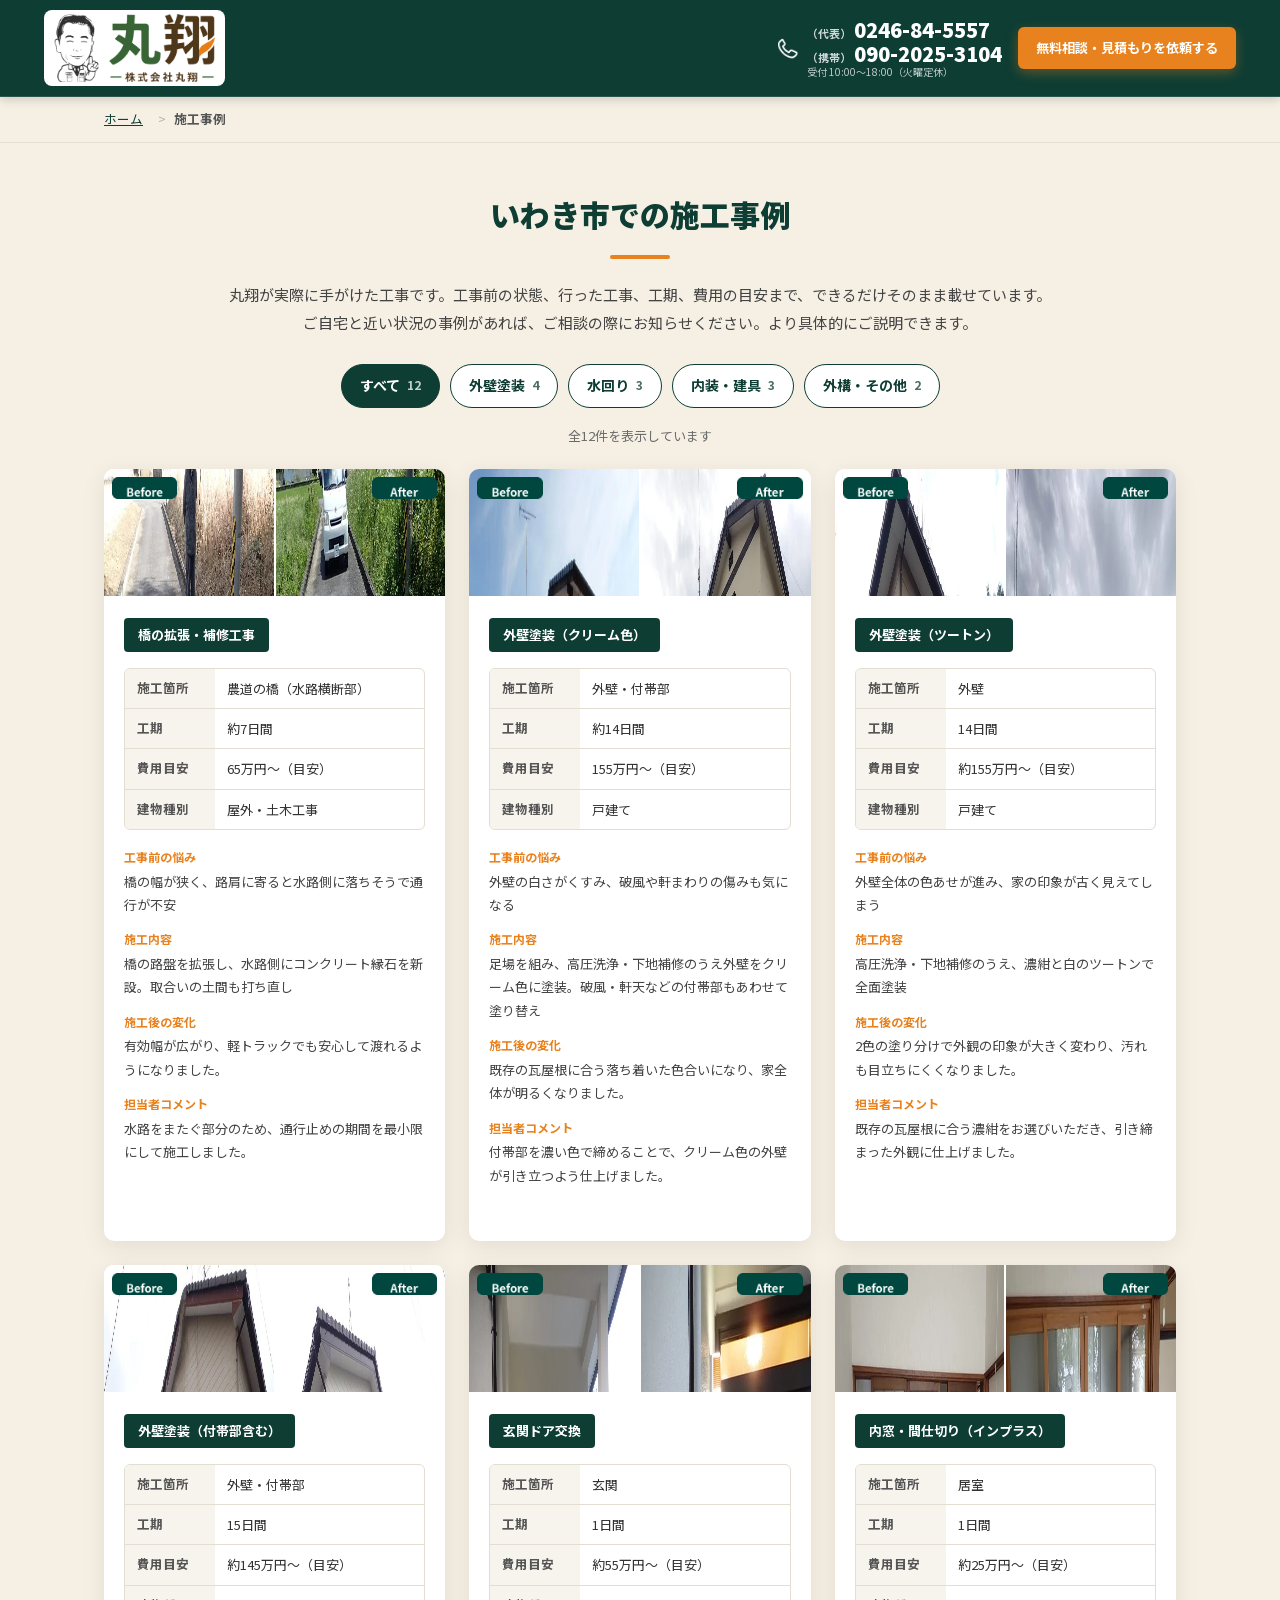
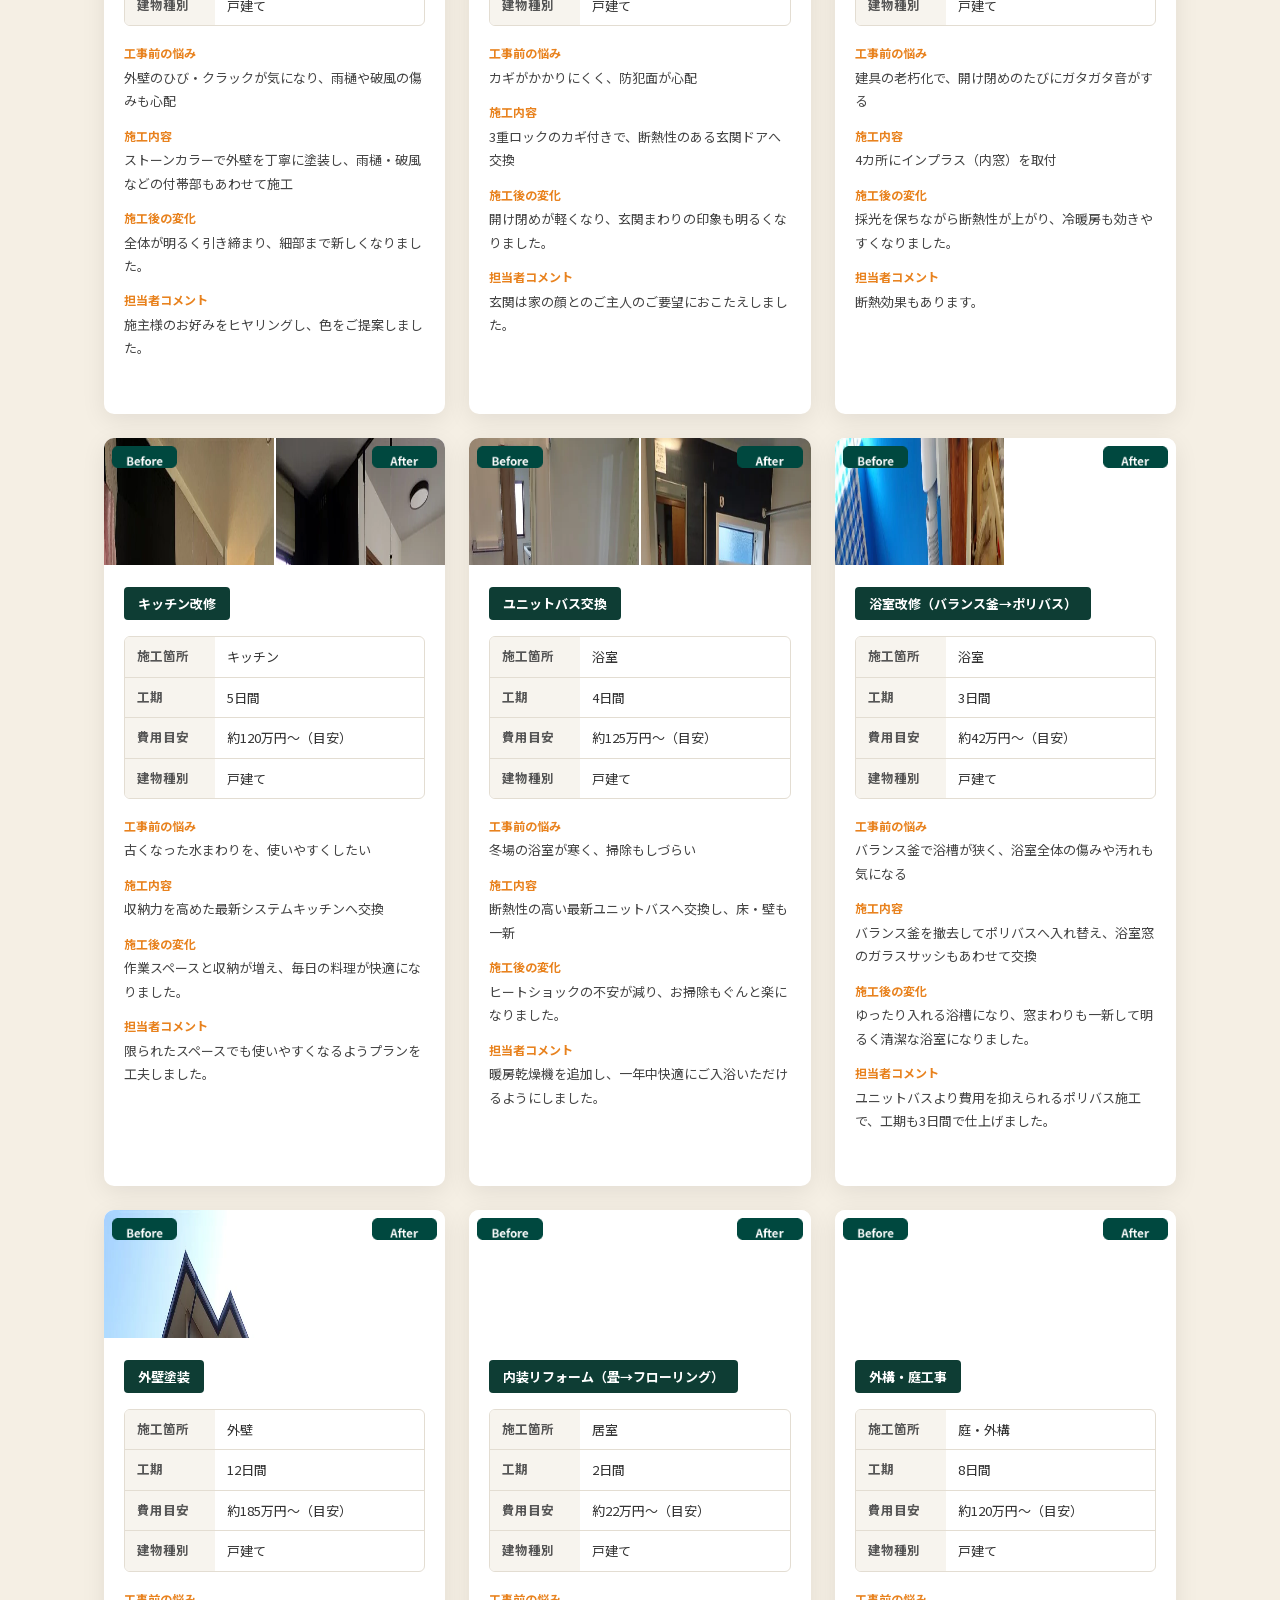
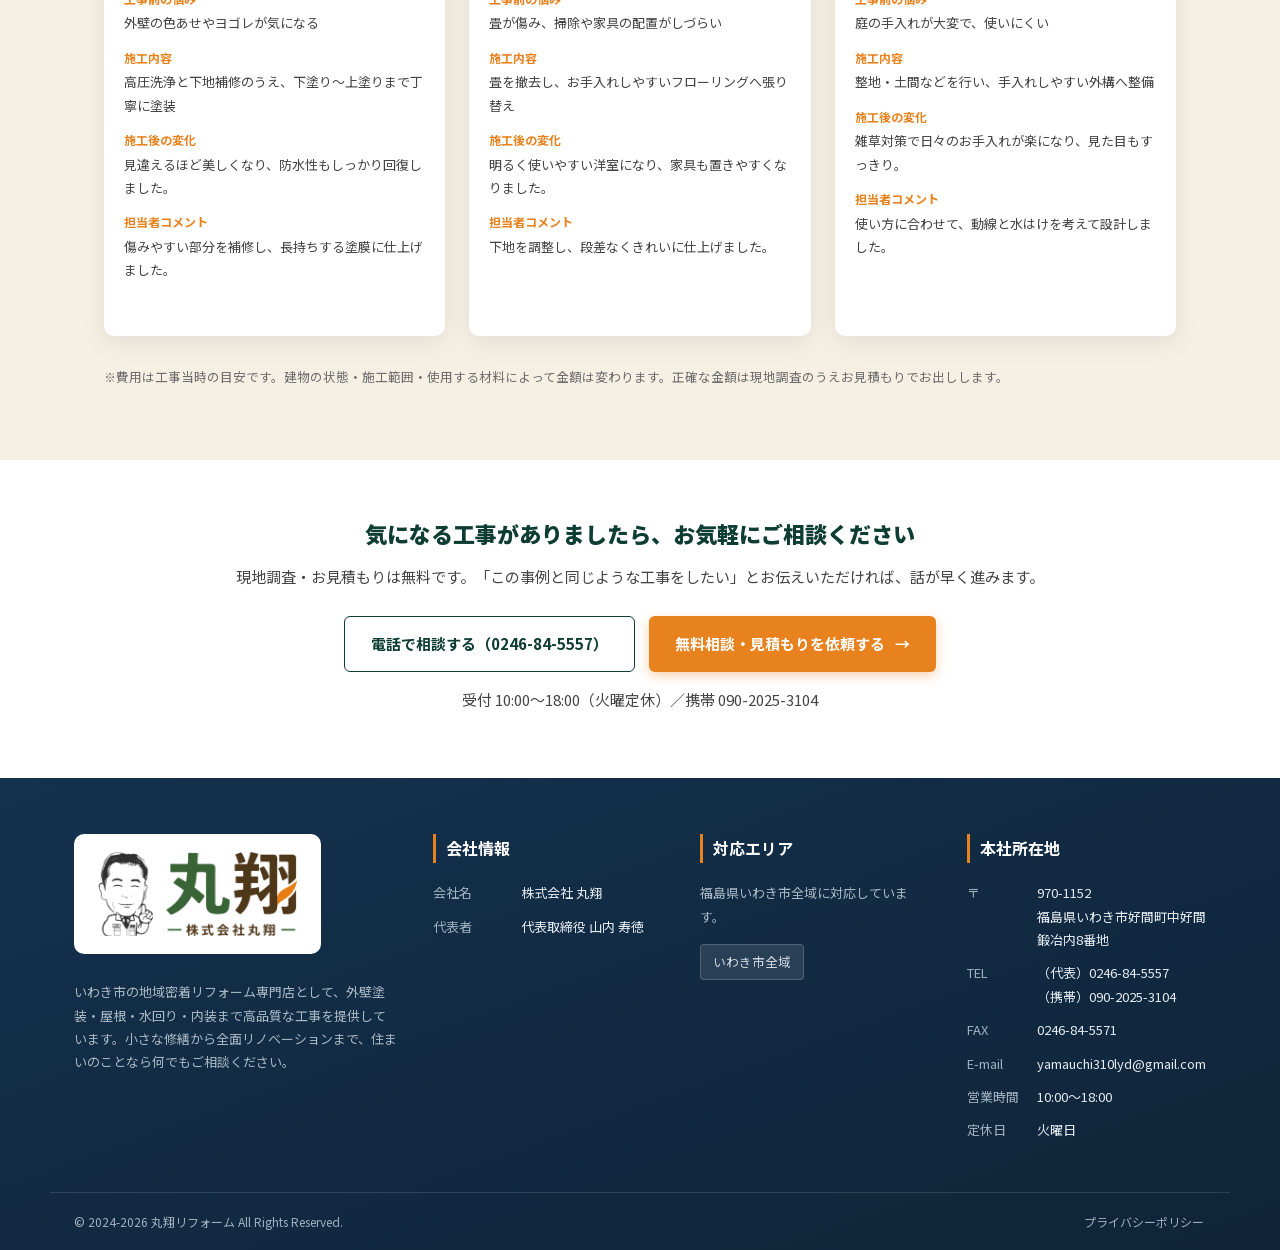
==== works/index.html @ 420056bd "SEO改善 第2期：施工事例一覧ページを新設し、対応できる工事・タップ領域・フォールバックを整える 顧客回答（提案書 第17章の32項目）が不要な4件を実装した。  ■ 2-1 施工事例一覧ページ /" ====
<!DOCTYPE html>
<html lang="ja">
<head>
<meta charset="UTF-8">
<meta name="viewport" content="width=device-width, initial-scale=1.0">
<!-- ===== アクセス解析：Googleタグ（GA4 / G-WCEB8Y4N4F）===== -->
<script async src="https://www.googletagmanager.com/gtag/js?id=G-WCEB8Y4N4F"></script>
<script>
  window.dataLayer = window.dataLayer || [];
  function gtag(){dataLayer.push(arguments);}
  // 手元での表示確認（localhost や file:// で開いた場合）がレポートに混ざらないよう、
  // 本番ドメインからのアクセスだけを計測する。ドメイン変更時はここも直すこと。
  if (location.hostname === 'marusho-iwaki.co.jp') {
    gtag('js', new Date());
    gtag('config', 'G-WCEB8Y4N4F');
  }
</script>
<!-- ===== ヒートマップ・セッション録画：Microsoft Clarity（xvefvdpdvg）===== -->
<script type="text/javascript">
  // GA4と同じく、手元での表示確認が記録に混ざらないよう本番ドメインだけで動かす
  if (location.hostname === 'marusho-iwaki.co.jp') {
    (function(c,l,a,r,i,t,y){
        c[a]=c[a]||function(){(c[a].q=c[a].q||[]).push(arguments)};
        t=l.createElement(r);t.async=1;t.src="https://www.clarity.ms/tag/"+i;
        y=l.getElementsByTagName(r)[0];y.parentNode.insertBefore(t,y);
    })(window, document, "clarity", "script", "xvefvdpdvg");
  }
</script>
<script src="/analytics.js?v=20260916" defer></script>
<!-- 絞り込みボタンは JavaScript が動くときだけ出す（動かない端末では12件すべてを表示する） -->
<script>document.documentElement.className += ' js';</script>
<title>いわき市の施工事例｜外壁塗装・水回り・内装・外構｜丸翔リフォーム</title>
<meta name="description" content="株式会社丸翔（丸翔リフォーム）がいわき市で手がけた施工事例12件。外壁塗装・水回り・内装・外構の工事前後の写真と、施工箇所・工期・費用の目安を掲載しています。">

<!-- ===== 正規URL（canonical）===== -->
<link rel="canonical" href="https://marusho-iwaki.co.jp/works/">

<!-- ===== OGP・Twitterカード ===== -->
<meta property="og:type"         content="website">
<meta property="og:site_name"    content="株式会社丸翔（丸翔リフォーム）">
<meta property="og:title"        content="いわき市の施工事例｜外壁塗装・水回り・内装・外構｜丸翔リフォーム">
<meta property="og:description"  content="丸翔リフォームがいわき市で手がけた施工事例12件。工事前後の写真と、施工箇所・工期・費用の目安を掲載しています。">
<meta property="og:url"          content="https://marusho-iwaki.co.jp/works/">
<meta property="og:image"        content="https://marusho-iwaki.co.jp/lp_ui_assets_png/ogp/ogp_top.jpg?v=20260916">
<meta property="og:image:width"  content="1200">
<meta property="og:image:height" content="630">
<meta property="og:image:alt"    content="株式会社丸翔｜いわき市の外壁塗装・屋根工事・水回りリフォーム">
<meta property="og:locale"       content="ja_JP">
<meta name="twitter:card"        content="summary_large_image">
<!-- 最初の画面で使う書体を先に取りにいく（900は見出し、400は本文） -->
<link rel="preload" as="font" type="font/woff2" crossorigin href="/fonts/noto-sans-jp-900.woff2?v=20260916e">
<link rel="preload" as="font" type="font/woff2" crossorigin href="/fonts/noto-sans-jp-400.woff2?v=20260916e">
<link rel="stylesheet" href="/style.css?v=20260916e">

<!-- ===== 構造化データ：パンくず =====
     画面に出しているパンくずと同じ内容だけを書くこと。
     いちばん最後の項目に item（URL）を書かないのが正しい書き方。 -->
<script type="application/ld+json">
{
  "@context": "https://schema.org",
  "@type": "BreadcrumbList",
  "itemListElement": [
    { "@type": "ListItem", "position": 1, "name": "ホーム", "item": "https://marusho-iwaki.co.jp/" },
    { "@type": "ListItem", "position": 2, "name": "施工事例" }
  ]
}
</script>
</head>
<body>

<!-- ===== HEADER ===== -->
<header class="site-header">
  <div class="header-inner">
    <a href="/" class="brand">
      <img src="/lp_ui_assets_png/brand/logo_marusho.png?v=20260916b" alt="株式会社 丸翔" class="brand-logo" width="420" height="177">
    </a>
    <div class="header-right">
      <div class="header-phone">
        <img src="/lp_ui_assets_png/icons/icon_phone.png" alt="" width="128" height="128">
        <div class="header-phone-text">
          <span class="num"><small class="ph-label">（代表）</small>0246-84-5557</span>
          <span class="num"><small class="ph-label">（携帯）</small>090-2025-3104</span>
          <span class="hours">受付 10:00～18:00（火曜定休）</span>
        </div>
      </div>
      <a href="/#contact" class="btn btn-orange header-cta">無料相談・見積もりを依頼する</a>
    </div>
  </div>
</header>

<!-- ===== パンくず ===== -->
<nav class="breadcrumb" aria-label="現在の位置">
  <div class="container">
    <ol>
      <li><a href="/">ホーム</a></li>
      <li aria-current="page">施工事例</li>
    </ol>
  </div>
</nav>

<!-- ===== 施工事例一覧 ===== -->
<section class="works">
  <div class="container">
    <h1 class="sec-title works-title">いわき市での<em>施工事例</em></h1>
    <p class="works-lead">
      丸翔が実際に手がけた工事です。工事前の状態、行った工事、工期、費用の目安まで、できるだけそのまま載せています。<br>
      ご自宅と近い状況の事例があれば、ご相談の際にお知らせください。より具体的にご説明できます。
    </p>

    <!-- 絞り込み：JavaScript が動くときだけ表示する。件数は自動で入る -->
    <!-- FILTER:START -->
    <div class="works-filter" id="worksFilter" role="group" aria-label="工事種別で絞り込む">
      <button type="button" class="works-filter-btn is-on" data-type="all" aria-pressed="true">すべて<span class="n">12</span></button>
      <button type="button" class="works-filter-btn" data-type="外壁塗装" aria-pressed="false">外壁塗装<span class="n">4</span></button>
      <button type="button" class="works-filter-btn" data-type="水回り" aria-pressed="false">水回り<span class="n">3</span></button>
      <button type="button" class="works-filter-btn" data-type="内装・建具" aria-pressed="false">内装・建具<span class="n">3</span></button>
      <button type="button" class="works-filter-btn" data-type="外構・その他" aria-pressed="false">外構・その他<span class="n">2</span></button>
    </div>
    <!-- FILTER:END -->

    <p class="works-count" id="worksCount" role="status"></p>

    <div class="case-grid" id="worksGrid">
    <!-- CASES:START -->
      <article class="case-card" data-type="外構・その他">
        <div class="case-ba">
          <figure><picture><source srcset="/lp_image_assets_png/cases/web/bridge_before.webp" type="image/webp"><img src="/lp_image_assets_png/cases/web/bridge_before.jpg" alt="橋の拡張・補修工事 施工前" loading="lazy" decoding="async" width="800" height="600"></picture><img src="/lp_ui_assets_png/decorations/label_before_green.png" alt="Before" class="ba-label ba-label--l" loading="lazy" width="160" height="54"></figure>
          <figure><picture><source srcset="/lp_image_assets_png/cases/web/bridge_after.webp" type="image/webp"><img src="/lp_image_assets_png/cases/web/bridge_after.jpg" alt="橋の拡張・補修工事 施工後" loading="lazy" decoding="async" width="800" height="600"></picture><img src="/lp_ui_assets_png/decorations/label_after_green.png" alt="After" class="ba-label ba-label--r" loading="lazy" width="160" height="54"></figure>
        </div>
        <div class="case-body">
          <span class="case-tag">橋の拡張・補修工事</span>
          <dl class="case-spec"><div><dt>施工箇所</dt><dd>農道の橋（水路横断部）</dd></div><div><dt>工期</dt><dd>約7日間</dd></div><div><dt>費用目安</dt><dd>65万円〜（目安）</dd></div><div><dt>建物種別</dt><dd>屋外・土木工事</dd></div></dl>
          <dl class="case-detail"><div><dt>工事前の悩み</dt><dd>橋の幅が狭く、路肩に寄ると水路側に落ちそうで通行が不安</dd></div><div><dt>施工内容</dt><dd>橋の路盤を拡張し、水路側にコンクリート縁石を新設。取合いの土間も打ち直し</dd></div><div><dt>施工後の変化</dt><dd>有効幅が広がり、軽トラックでも安心して渡れるようになりました。</dd></div><div><dt>担当者コメント</dt><dd>水路をまたぐ部分のため、通行止めの期間を最小限にして施工しました。</dd></div></dl>
        </div>
      </article>
      <article class="case-card" data-type="外壁塗装">
        <div class="case-ba">
          <figure><picture><source srcset="/lp_image_assets_png/cases/web/exterior_cream_before.webp" type="image/webp"><img src="/lp_image_assets_png/cases/web/exterior_cream_before.jpg" alt="外壁塗装（クリーム色） 施工前" loading="lazy" decoding="async" width="800" height="600"></picture><img src="/lp_ui_assets_png/decorations/label_before_green.png" alt="Before" class="ba-label ba-label--l" loading="lazy" width="160" height="54"></figure>
          <figure><picture><source srcset="/lp_image_assets_png/cases/web/exterior_cream_after.webp" type="image/webp"><img src="/lp_image_assets_png/cases/web/exterior_cream_after.jpg" alt="外壁塗装（クリーム色） 施工後" loading="lazy" decoding="async" width="800" height="600"></picture><img src="/lp_ui_assets_png/decorations/label_after_green.png" alt="After" class="ba-label ba-label--r" loading="lazy" width="160" height="54"></figure>
        </div>
        <div class="case-body">
          <span class="case-tag">外壁塗装（クリーム色）</span>
          <dl class="case-spec"><div><dt>施工箇所</dt><dd>外壁・付帯部</dd></div><div><dt>工期</dt><dd>約14日間</dd></div><div><dt>費用目安</dt><dd>155万円〜（目安）</dd></div><div><dt>建物種別</dt><dd>戸建て</dd></div></dl>
          <dl class="case-detail"><div><dt>工事前の悩み</dt><dd>外壁の白さがくすみ、破風や軒まわりの傷みも気になる</dd></div><div><dt>施工内容</dt><dd>足場を組み、高圧洗浄・下地補修のうえ外壁をクリーム色に塗装。破風・軒天などの付帯部もあわせて塗り替え</dd></div><div><dt>施工後の変化</dt><dd>既存の瓦屋根に合う落ち着いた色合いになり、家全体が明るくなりました。</dd></div><div><dt>担当者コメント</dt><dd>付帯部を濃い色で締めることで、クリーム色の外壁が引き立つよう仕上げました。</dd></div></dl>
        </div>
      </article>
      <article class="case-card" data-type="外壁塗装">
        <div class="case-ba">
          <figure><picture><source srcset="/lp_image_assets_png/cases/web/exterior_navy_before.webp" type="image/webp"><img src="/lp_image_assets_png/cases/web/exterior_navy_before.jpg" alt="外壁塗装（ツートン） 施工前" loading="lazy" decoding="async" width="800" height="600"></picture><img src="/lp_ui_assets_png/decorations/label_before_green.png" alt="Before" class="ba-label ba-label--l" loading="lazy" width="160" height="54"></figure>
          <figure><picture><source srcset="/lp_image_assets_png/cases/web/exterior_navy_after.webp" type="image/webp"><img src="/lp_image_assets_png/cases/web/exterior_navy_after.jpg" alt="外壁塗装（ツートン） 施工後" loading="lazy" decoding="async" width="800" height="600"></picture><img src="/lp_ui_assets_png/decorations/label_after_green.png" alt="After" class="ba-label ba-label--r" loading="lazy" width="160" height="54"></figure>
        </div>
        <div class="case-body">
          <span class="case-tag">外壁塗装（ツートン）</span>
          <dl class="case-spec"><div><dt>施工箇所</dt><dd>外壁</dd></div><div><dt>工期</dt><dd>14日間</dd></div><div><dt>費用目安</dt><dd>約155万円〜（目安）</dd></div><div><dt>建物種別</dt><dd>戸建て</dd></div></dl>
          <dl class="case-detail"><div><dt>工事前の悩み</dt><dd>外壁全体の色あせが進み、家の印象が古く見えてしまう</dd></div><div><dt>施工内容</dt><dd>高圧洗浄・下地補修のうえ、濃紺と白のツートンで全面塗装</dd></div><div><dt>施工後の変化</dt><dd>2色の塗り分けで外観の印象が大きく変わり、汚れも目立ちにくくなりました。</dd></div><div><dt>担当者コメント</dt><dd>既存の瓦屋根に合う濃紺をお選びいただき、引き締まった外観に仕上げました。</dd></div></dl>
        </div>
      </article>
      <article class="case-card" data-type="外壁塗装">
        <div class="case-ba">
          <figure><picture><source srcset="/lp_image_assets_png/cases/web/exterior_twotone_before.webp" type="image/webp"><img src="/lp_image_assets_png/cases/web/exterior_twotone_before.jpg" alt="外壁塗装（付帯部含む） 施工前" loading="lazy" decoding="async" width="800" height="600"></picture><img src="/lp_ui_assets_png/decorations/label_before_green.png" alt="Before" class="ba-label ba-label--l" loading="lazy" width="160" height="54"></figure>
          <figure><picture><source srcset="/lp_image_assets_png/cases/web/exterior_twotone_after.webp" type="image/webp"><img src="/lp_image_assets_png/cases/web/exterior_twotone_after.jpg" alt="外壁塗装（付帯部含む） 施工後" loading="lazy" decoding="async" width="800" height="600"></picture><img src="/lp_ui_assets_png/decorations/label_after_green.png" alt="After" class="ba-label ba-label--r" loading="lazy" width="160" height="54"></figure>
        </div>
        <div class="case-body">
          <span class="case-tag">外壁塗装（付帯部含む）</span>
          <dl class="case-spec"><div><dt>施工箇所</dt><dd>外壁・付帯部</dd></div><div><dt>工期</dt><dd>15日間</dd></div><div><dt>費用目安</dt><dd>約145万円〜（目安）</dd></div><div><dt>建物種別</dt><dd>戸建て</dd></div></dl>
          <dl class="case-detail"><div><dt>工事前の悩み</dt><dd>外壁のひび・クラックが気になり、雨樋や破風の傷みも心配</dd></div><div><dt>施工内容</dt><dd>ストーンカラーで外壁を丁寧に塗装し、雨樋・破風などの付帯部もあわせて施工</dd></div><div><dt>施工後の変化</dt><dd>全体が明るく引き締まり、細部まで新しくなりました。</dd></div><div><dt>担当者コメント</dt><dd>施主様のお好みをヒヤリングし、色をご提案しました。</dd></div></dl>
        </div>
      </article>
      <article class="case-card" data-type="内装・建具">
        <div class="case-ba">
          <figure><picture><source srcset="/lp_image_assets_png/cases/web/entrance_door_before.webp" type="image/webp"><img src="/lp_image_assets_png/cases/web/entrance_door_before.jpg" alt="玄関ドア交換 施工前" loading="lazy" decoding="async" width="800" height="600"></picture><img src="/lp_ui_assets_png/decorations/label_before_green.png" alt="Before" class="ba-label ba-label--l" loading="lazy" width="160" height="54"></figure>
          <figure><picture><source srcset="/lp_image_assets_png/cases/web/entrance_door_after.webp" type="image/webp"><img src="/lp_image_assets_png/cases/web/entrance_door_after.jpg" alt="玄関ドア交換 施工後" loading="lazy" decoding="async" width="800" height="600"></picture><img src="/lp_ui_assets_png/decorations/label_after_green.png" alt="After" class="ba-label ba-label--r" loading="lazy" width="160" height="54"></figure>
        </div>
        <div class="case-body">
          <span class="case-tag">玄関ドア交換</span>
          <dl class="case-spec"><div><dt>施工箇所</dt><dd>玄関</dd></div><div><dt>工期</dt><dd>1日間</dd></div><div><dt>費用目安</dt><dd>約55万円〜（目安）</dd></div><div><dt>建物種別</dt><dd>戸建て</dd></div></dl>
          <dl class="case-detail"><div><dt>工事前の悩み</dt><dd>カギがかかりにくく、防犯面が心配</dd></div><div><dt>施工内容</dt><dd>3重ロックのカギ付きで、断熱性のある玄関ドアへ交換</dd></div><div><dt>施工後の変化</dt><dd>開け閉めが軽くなり、玄関まわりの印象も明るくなりました。</dd></div><div><dt>担当者コメント</dt><dd>玄関は家の顔とのご主人のご要望におこたえしました。</dd></div></dl>
        </div>
      </article>
      <article class="case-card" data-type="内装・建具">
        <div class="case-ba">
          <figure><picture><source srcset="/lp_image_assets_png/cases/web/innerwindow_before.webp" type="image/webp"><img src="/lp_image_assets_png/cases/web/innerwindow_before.jpg" alt="内窓・間仕切り（インプラス） 施工前" loading="lazy" decoding="async" width="800" height="600"></picture><img src="/lp_ui_assets_png/decorations/label_before_green.png" alt="Before" class="ba-label ba-label--l" loading="lazy" width="160" height="54"></figure>
          <figure><picture><source srcset="/lp_image_assets_png/cases/web/innerwindow_after.webp" type="image/webp"><img src="/lp_image_assets_png/cases/web/innerwindow_after.jpg" alt="内窓・間仕切り（インプラス） 施工後" loading="lazy" decoding="async" width="800" height="600"></picture><img src="/lp_ui_assets_png/decorations/label_after_green.png" alt="After" class="ba-label ba-label--r" loading="lazy" width="160" height="54"></figure>
        </div>
        <div class="case-body">
          <span class="case-tag">内窓・間仕切り（インプラス）</span>
          <dl class="case-spec"><div><dt>施工箇所</dt><dd>居室</dd></div><div><dt>工期</dt><dd>1日間</dd></div><div><dt>費用目安</dt><dd>約25万円〜（目安）</dd></div><div><dt>建物種別</dt><dd>戸建て</dd></div></dl>
          <dl class="case-detail"><div><dt>工事前の悩み</dt><dd>建具の老朽化で、開け閉めのたびにガタガタ音がする</dd></div><div><dt>施工内容</dt><dd>4カ所にインプラス（内窓）を取付</dd></div><div><dt>施工後の変化</dt><dd>採光を保ちながら断熱性が上がり、冷暖房も効きやすくなりました。</dd></div><div><dt>担当者コメント</dt><dd>断熱効果もあります。</dd></div></dl>
        </div>
      </article>
      <article class="case-card" data-type="水回り">
        <div class="case-ba">
          <figure><picture><source srcset="/lp_image_assets_png/cases/web/kitchen_before.webp" type="image/webp"><img src="/lp_image_assets_png/cases/web/kitchen_before.jpg" alt="キッチン改修 施工前" loading="lazy" decoding="async" width="800" height="600"></picture><img src="/lp_ui_assets_png/decorations/label_before_green.png" alt="Before" class="ba-label ba-label--l" loading="lazy" width="160" height="54"></figure>
          <figure><picture><source srcset="/lp_image_assets_png/cases/web/kitchen_after.webp" type="image/webp"><img src="/lp_image_assets_png/cases/web/kitchen_after.jpg" alt="キッチン改修 施工後" loading="lazy" decoding="async" width="800" height="600"></picture><img src="/lp_ui_assets_png/decorations/label_after_green.png" alt="After" class="ba-label ba-label--r" loading="lazy" width="160" height="54"></figure>
        </div>
        <div class="case-body">
          <span class="case-tag">キッチン改修</span>
          <dl class="case-spec"><div><dt>施工箇所</dt><dd>キッチン</dd></div><div><dt>工期</dt><dd>5日間</dd></div><div><dt>費用目安</dt><dd>約120万円〜（目安）</dd></div><div><dt>建物種別</dt><dd>戸建て</dd></div></dl>
          <dl class="case-detail"><div><dt>工事前の悩み</dt><dd>古くなった水まわりを、使いやすくしたい</dd></div><div><dt>施工内容</dt><dd>収納力を高めた最新システムキッチンへ交換</dd></div><div><dt>施工後の変化</dt><dd>作業スペースと収納が増え、毎日の料理が快適になりました。</dd></div><div><dt>担当者コメント</dt><dd>限られたスペースでも使いやすくなるようプランを工夫しました。</dd></div></dl>
        </div>
      </article>
      <article class="case-card" data-type="水回り">
        <div class="case-ba">
          <figure><picture><source srcset="/lp_image_assets_png/cases/web/bath_unit_before.webp" type="image/webp"><img src="/lp_image_assets_png/cases/web/bath_unit_before.jpg" alt="ユニットバス交換 施工前" loading="lazy" decoding="async" width="800" height="600"></picture><img src="/lp_ui_assets_png/decorations/label_before_green.png" alt="Before" class="ba-label ba-label--l" loading="lazy" width="160" height="54"></figure>
          <figure><picture><source srcset="/lp_image_assets_png/cases/web/bath_unit_after.webp" type="image/webp"><img src="/lp_image_assets_png/cases/web/bath_unit_after.jpg" alt="ユニットバス交換 施工後" loading="lazy" decoding="async" width="800" height="600"></picture><img src="/lp_ui_assets_png/decorations/label_after_green.png" alt="After" class="ba-label ba-label--r" loading="lazy" width="160" height="54"></figure>
        </div>
        <div class="case-body">
          <span class="case-tag">ユニットバス交換</span>
          <dl class="case-spec"><div><dt>施工箇所</dt><dd>浴室</dd></div><div><dt>工期</dt><dd>4日間</dd></div><div><dt>費用目安</dt><dd>約125万円〜（目安）</dd></div><div><dt>建物種別</dt><dd>戸建て</dd></div></dl>
          <dl class="case-detail"><div><dt>工事前の悩み</dt><dd>冬場の浴室が寒く、掃除もしづらい</dd></div><div><dt>施工内容</dt><dd>断熱性の高い最新ユニットバスへ交換し、床・壁も一新</dd></div><div><dt>施工後の変化</dt><dd>ヒートショックの不安が減り、お掃除もぐんと楽になりました。</dd></div><div><dt>担当者コメント</dt><dd>暖房乾燥機を追加し、一年中快適にご入浴いただけるようにしました。</dd></div></dl>
        </div>
      </article>
      <article class="case-card" data-type="水回り">
        <div class="case-ba">
          <figure><picture><source srcset="/lp_image_assets_png/cases/web/bath_polybath_before.webp" type="image/webp"><img src="/lp_image_assets_png/cases/web/bath_polybath_before.jpg" alt="浴室改修（バランス釜→ポリバス） 施工前" loading="lazy" decoding="async" width="800" height="600"></picture><img src="/lp_ui_assets_png/decorations/label_before_green.png" alt="Before" class="ba-label ba-label--l" loading="lazy" width="160" height="54"></figure>
          <figure><picture><source srcset="/lp_image_assets_png/cases/web/bath_polybath_after.webp" type="image/webp"><img src="/lp_image_assets_png/cases/web/bath_polybath_after.jpg" alt="浴室改修（バランス釜→ポリバス） 施工後" loading="lazy" decoding="async" width="800" height="600"></picture><img src="/lp_ui_assets_png/decorations/label_after_green.png" alt="After" class="ba-label ba-label--r" loading="lazy" width="160" height="54"></figure>
        </div>
        <div class="case-body">
          <span class="case-tag">浴室改修（バランス釜→ポリバス）</span>
          <dl class="case-spec"><div><dt>施工箇所</dt><dd>浴室</dd></div><div><dt>工期</dt><dd>3日間</dd></div><div><dt>費用目安</dt><dd>約42万円〜（目安）</dd></div><div><dt>建物種別</dt><dd>戸建て</dd></div></dl>
          <dl class="case-detail"><div><dt>工事前の悩み</dt><dd>バランス釜で浴槽が狭く、浴室全体の傷みや汚れも気になる</dd></div><div><dt>施工内容</dt><dd>バランス釜を撤去してポリバスへ入れ替え、浴室窓のガラスサッシもあわせて交換</dd></div><div><dt>施工後の変化</dt><dd>ゆったり入れる浴槽になり、窓まわりも一新して明るく清潔な浴室になりました。</dd></div><div><dt>担当者コメント</dt><dd>ユニットバスより費用を抑えられるポリバス施工で、工期も3日間で仕上げました。</dd></div></dl>
        </div>
      </article>
      <article class="case-card" data-type="外壁塗装">
        <div class="case-ba">
          <figure><picture><source srcset="/lp_image_assets_png/cases/web/exterior_paint_before.webp" type="image/webp"><img src="/lp_image_assets_png/cases/web/exterior_paint_before.jpg" alt="外壁塗装 施工前" loading="lazy" decoding="async" width="800" height="600"></picture><img src="/lp_ui_assets_png/decorations/label_before_green.png" alt="Before" class="ba-label ba-label--l" loading="lazy" width="160" height="54"></figure>
          <figure><picture><source srcset="/lp_image_assets_png/cases/web/exterior_paint_after.webp" type="image/webp"><img src="/lp_image_assets_png/cases/web/exterior_paint_after.jpg" alt="外壁塗装 施工後" loading="lazy" decoding="async" width="800" height="600"></picture><img src="/lp_ui_assets_png/decorations/label_after_green.png" alt="After" class="ba-label ba-label--r" loading="lazy" width="160" height="54"></figure>
        </div>
        <div class="case-body">
          <span class="case-tag">外壁塗装</span>
          <dl class="case-spec"><div><dt>施工箇所</dt><dd>外壁</dd></div><div><dt>工期</dt><dd>12日間</dd></div><div><dt>費用目安</dt><dd>約185万円〜（目安）</dd></div><div><dt>建物種別</dt><dd>戸建て</dd></div></dl>
          <dl class="case-detail"><div><dt>工事前の悩み</dt><dd>外壁の色あせやヨゴレが気になる</dd></div><div><dt>施工内容</dt><dd>高圧洗浄と下地補修のうえ、下塗り〜上塗りまで丁寧に塗装</dd></div><div><dt>施工後の変化</dt><dd>見違えるほど美しくなり、防水性もしっかり回復しました。</dd></div><div><dt>担当者コメント</dt><dd>傷みやすい部分を補修し、長持ちする塗膜に仕上げました。</dd></div></dl>
        </div>
      </article>
      <article class="case-card" data-type="内装・建具">
        <div class="case-ba">
          <figure><picture><source srcset="/lp_image_assets_png/cases/web/floor_before.webp" type="image/webp"><img src="/lp_image_assets_png/cases/web/floor_before.jpg" alt="内装リフォーム（畳→フローリング） 施工前" loading="lazy" decoding="async" width="800" height="600"></picture><img src="/lp_ui_assets_png/decorations/label_before_green.png" alt="Before" class="ba-label ba-label--l" loading="lazy" width="160" height="54"></figure>
          <figure><picture><source srcset="/lp_image_assets_png/cases/web/floor_after.webp" type="image/webp"><img src="/lp_image_assets_png/cases/web/floor_after.jpg" alt="内装リフォーム（畳→フローリング） 施工後" loading="lazy" decoding="async" width="800" height="600"></picture><img src="/lp_ui_assets_png/decorations/label_after_green.png" alt="After" class="ba-label ba-label--r" loading="lazy" width="160" height="54"></figure>
        </div>
        <div class="case-body">
          <span class="case-tag">内装リフォーム（畳→フローリング）</span>
          <dl class="case-spec"><div><dt>施工箇所</dt><dd>居室</dd></div><div><dt>工期</dt><dd>2日間</dd></div><div><dt>費用目安</dt><dd>約22万円〜（目安）</dd></div><div><dt>建物種別</dt><dd>戸建て</dd></div></dl>
          <dl class="case-detail"><div><dt>工事前の悩み</dt><dd>畳が傷み、掃除や家具の配置がしづらい</dd></div><div><dt>施工内容</dt><dd>畳を撤去し、お手入れしやすいフローリングへ張り替え</dd></div><div><dt>施工後の変化</dt><dd>明るく使いやすい洋室になり、家具も置きやすくなりました。</dd></div><div><dt>担当者コメント</dt><dd>下地を調整し、段差なくきれいに仕上げました。</dd></div></dl>
        </div>
      </article>
      <article class="case-card" data-type="外構・その他">
        <div class="case-ba">
          <figure><picture><source srcset="/lp_image_assets_png/cases/web/garden_before.webp" type="image/webp"><img src="/lp_image_assets_png/cases/web/garden_before.jpg" alt="外構・庭工事 施工前" loading="lazy" decoding="async" width="800" height="600"></picture><img src="/lp_ui_assets_png/decorations/label_before_green.png" alt="Before" class="ba-label ba-label--l" loading="lazy" width="160" height="54"></figure>
          <figure><picture><source srcset="/lp_image_assets_png/cases/web/garden_after.webp" type="image/webp"><img src="/lp_image_assets_png/cases/web/garden_after.jpg" alt="外構・庭工事 施工後" loading="lazy" decoding="async" width="800" height="600"></picture><img src="/lp_ui_assets_png/decorations/label_after_green.png" alt="After" class="ba-label ba-label--r" loading="lazy" width="160" height="54"></figure>
        </div>
        <div class="case-body">
          <span class="case-tag">外構・庭工事</span>
          <dl class="case-spec"><div><dt>施工箇所</dt><dd>庭・外構</dd></div><div><dt>工期</dt><dd>8日間</dd></div><div><dt>費用目安</dt><dd>約120万円〜（目安）</dd></div><div><dt>建物種別</dt><dd>戸建て</dd></div></dl>
          <dl class="case-detail"><div><dt>工事前の悩み</dt><dd>庭の手入れが大変で、使いにくい</dd></div><div><dt>施工内容</dt><dd>整地・土間などを行い、手入れしやすい外構へ整備</dd></div><div><dt>施工後の変化</dt><dd>雑草対策で日々のお手入れが楽になり、見た目もすっきり。</dd></div><div><dt>担当者コメント</dt><dd>使い方に合わせて、動線と水はけを考えて設計しました。</dd></div></dl>
        </div>
      </article>
    <!-- CASES:END -->
    </div>

    <p class="works-empty" id="worksEmpty" hidden>この工事種別の事例は、まだ掲載がありません。</p>

    <p class="works-note">
      ※費用は工事当時の目安です。建物の状態・施工範囲・使用する材料によって金額は変わります。正確な金額は現地調査のうえお見積もりでお出しします。
    </p>
  </div>
</section>

<!-- ===== CTA ===== -->
<section class="works-cta">
  <div class="container">
    <h2>気になる工事がありましたら、お気軽にご相談ください</h2>
    <p>現地調査・お見積もりは無料です。「この事例と同じような工事をしたい」とお伝えいただければ、話が早く進みます。</p>
    <div class="works-cta-btns">
      <a href="tel:0246845557" class="btn btn-outline">電話で相談する（0246-84-5557）</a>
      <a href="/#contact" class="btn btn-orange">無料相談・見積もりを依頼する <span class="arw">→</span></a>
    </div>
    <p class="works-cta-hours">受付 10:00～18:00（火曜定休）／携帯 090-2025-3104</p>
  </div>
</section>

<!-- ===== FOOTER ===== -->
<footer class="site-footer">
  <div class="footer-inner">
    <div class="footer-brand">
      <div class="footer-brand-head">
        <img src="/lp_ui_assets_png/brand/logo_marusho.png?v=20260916b" alt="株式会社 丸翔" class="footer-logo" loading="lazy" width="420" height="177">
      </div>
      <p class="footer-lead">いわき市の地域密着リフォーム専門店として、外壁塗装・屋根・水回り・内装まで高品質な工事を提供しています。小さな修繕から全面リノベーションまで、住まいのことなら何でもご相談ください。</p>
    </div>
    <div class="footer-col">
      <h4>会社情報</h4>
      <dl class="footer-dl">
        <div><dt>会社名</dt><dd>株式会社 丸翔</dd></div>
        <div><dt>代表者</dt><dd>代表取締役 山内 寿徳</dd></div>
      </dl>
    </div>
    <div class="footer-col">
      <h4>対応エリア</h4>
      <p class="footer-area-note">福島県いわき市全域に対応しています。</p>
      <div class="area-tags">
        <span>いわき市全域</span>
      </div>
    </div>
    <div class="footer-col">
      <h4>本社所在地</h4>
      <dl class="footer-dl footer-dl--contact">
        <div><dt>〒</dt><dd>970-1152<br>福島県いわき市好間町中好間鍛冶内8番地</dd></div>
        <div><dt>TEL</dt><dd>（代表）0246-84-5557<br>（携帯）090-2025-3104</dd></div>
        <div><dt>FAX</dt><dd>0246-84-5571</dd></div>
        <div><dt>E-mail</dt><dd>yamauchi310lyd@gmail.com</dd></div>
        <div><dt>営業時間</dt><dd>10:00～18:00</dd></div>
        <div><dt>定休日</dt><dd>火曜日</dd></div>
      </dl>
    </div>
  </div>
  <div class="footer-bottom">
    <p>© 2024-2026 丸翔リフォーム All Rights Reserved.</p>
    <p class="footer-links"><a href="/privacy.html">プライバシーポリシー</a></p>
  </div>
</footer>

<!-- ===== MOBILE STICKY BAR ===== -->
<div class="sticky-bar">
  <a href="tel:0246845557" class="sticky-phone">
    <img src="/lp_ui_assets_png/icons/icon_phone.png" alt="" loading="lazy" width="128" height="128">電話する
  </a>
  <a href="/#contact" class="sticky-quote">
    <img src="/lp_ui_assets_png/icons/icon_clipboard.png" alt="" loading="lazy" width="128" height="128">無料相談・見積もり
  </a>
</div>

<script>
  // ===== 施工事例の絞り込み =====
  // カードは静的なHTMLとして書き出してあります（cases.js から
  // tools/施工事例一覧作成.py で生成）。ここでは表示・非表示を切り替えるだけです。
  (function worksFilter(){
    const grid    = document.getElementById('worksGrid');
    const filter  = document.getElementById('worksFilter');
    const counter = document.getElementById('worksCount');
    const empty   = document.getElementById('worksEmpty');
    if (!grid) return;
    const cards = Array.from(grid.querySelectorAll('.case-card'));

    const apply = (type) => {
      let shown = 0;
      cards.forEach(card => {
        const hit = (type === 'all') || (card.dataset.type === type);
        card.hidden = !hit;
        if (hit) shown++;
      });
      if (counter) {
        counter.textContent = (type === 'all')
          ? `全${shown}件を表示しています`
          : `「${type}」の事例 ${shown}件を表示しています`;
      }
      if (empty) empty.hidden = (shown !== 0);
      if (filter) {
        filter.querySelectorAll('.works-filter-btn').forEach(b => {
          const on = (b.dataset.type === type);
          b.classList.toggle('is-on', on);
          b.setAttribute('aria-pressed', on ? 'true' : 'false');
        });
      }
    };

    // URLの ?type=… で最初の絞り込みを決める（トップの「対応できる工事」からの導線）
    const wanted = new URLSearchParams(location.search).get('type') || 'all';
    const known  = ['all'].concat(cards.map(c => c.dataset.type));
    apply(known.indexOf(wanted) >= 0 ? wanted : 'all');

    if (filter) {
      filter.addEventListener('click', (e) => {
        const btn = e.target.closest('.works-filter-btn');
        if (!btn) return;
        const type = btn.dataset.type;
        apply(type);
        // 戻るボタンで前の絞り込みに戻れるようにURLも書き換える
        const url = (type === 'all') ? location.pathname : location.pathname + '?type=' + encodeURIComponent(type);
        if (history.replaceState) history.replaceState(null, '', url);
        if (window.msTrack) window.msTrack('works_filter', { kouji_shubetsu: type });
      });
    }
  })();

  // ===== WebPが読めなかったときは、JPEGで出し直す =====
  // <picture> は、選んだ <source> の読み込みに失敗しても
  // 自動では <img> に戻ってくれず、写真が欠けたままになる。
  // 新しい事例写真を .webp を作らずに追加した場合でも写真が消えないよう、
  // 失敗したら <source> を外して読み直す。
  document.addEventListener('error', (e) => {
    const img = e.target;
    if (!img || img.tagName !== 'IMG') return;
    const pic = img.parentElement;
    if (!pic || pic.tagName !== 'PICTURE') return;
    if (img.dataset.fellBack) return;      // 二度は試さない
    img.dataset.fellBack = '1';
    pic.querySelectorAll('source').forEach(src => src.remove());
    img.src = img.getAttribute('src');
  }, true);                                 // 画像のerrorは伝播しないので捕捉フェーズで拾う
</script>
</body>
</html>
---- style.css ----
/* ============================================================
   書体（Webフォント）
   ------------------------------------------------------------
   Google のサーバーから借りるのをやめ、このサイトの fonts フォルダから
   配信しています。サイトに出てくる文字だけに削ってあるため、
   借りていたときより軽く済みます（最後まで読んだ場合で 約2,457KB → 約446KB）。

   ■ 新しい漢字を書き足したときは
     削ったファイルに無い字は、端末にもともと入っている書体で表示されます
     （読めなくなるわけではありませんが、そこだけ字の形が変わります）。
     気になったら tools/フォント作成.py を実行して作り直してください。

   ■ ライセンス
     Noto Sans JP / Yuji Mai / Yuji Syuku は SIL Open Font License 1.1 です。
     条件としてライセンス文の同梱が必要です。fonts/OFL.txt を消さないでください。

   font-display:swap … 書体の読み込みが終わるまで、端末の書体で先に表示します。
                       文字が見えない時間を作らないための指定です。
   ============================================================ */
@font-face{
  font-family:"Noto Sans JP"; font-style:normal; font-weight:400;
  font-display:swap; src:url("fonts/noto-sans-jp-400.woff2?v=20260916e") format("woff2");
}
@font-face{
  font-family:"Noto Sans JP"; font-style:normal; font-weight:700;
  font-display:swap; src:url("fonts/noto-sans-jp-700.woff2?v=20260916e") format("woff2");
}
@font-face{
  font-family:"Noto Sans JP"; font-style:normal; font-weight:900;
  font-display:swap; src:url("fonts/noto-sans-jp-900.woff2?v=20260916e") format("woff2");
}
@font-face{
  font-family:"Yuji Mai"; font-style:normal; font-weight:400;
  font-display:swap; src:url("fonts/yuji-mai.woff2?v=20260916e") format("woff2");
}
@font-face{
  font-family:"Yuji Syuku"; font-style:normal; font-weight:400;
  font-display:swap; src:url("fonts/yuji-syuku.woff2?v=20260916e") format("woff2");
}

/* ===== Reset & Base ===== */
*, *::before, *::after { box-sizing: border-box; margin: 0; padding: 0; }
:root{
  --orange:#e8821e;
  --orange-dark:#d9741a;
  --teal:#0e3d34;
  --navy:#14314d;
  --navy-dark:#0f2438;
  --cream:#f5efe4;
  --line:#e3ddd2;
  --text:#333;
  --muted:#6b6b6b;
  --radius:10px;
  --shadow:0 6px 24px rgba(0,0,0,.08);
}
html{ scroll-behavior:smooth; scroll-padding-top:104px; }
body{
  font-family:"Noto Sans JP","Hiragino Sans","Hiragino Kaku Gothic ProN","Yu Gothic UI","Yu Gothic","Noto Sans CJK JP","Meiryo",-apple-system,BlinkMacSystemFont,"Segoe UI",sans-serif;
  color:var(--text);
  line-height:1.8;
  background:#fff;
  -webkit-font-smoothing:antialiased;
}
img{ max-width:100%; display:block; }
a{ text-decoration:none; color:inherit; }
.container{ max-width:1120px; margin:0 auto; padding:0 24px; }
.center{ text-align:center; }

/* ===== Buttons ===== */
.btn{
  display:inline-flex; align-items:center; justify-content:center; gap:10px;
  font-weight:700; font-size:15px; line-height:1.4;
  padding:15px 26px; border-radius:6px; cursor:pointer;
  transition:.2s; text-align:center;
}
.btn .arw{ font-weight:700; }
.btn-orange{ background:var(--orange); color:#fff; box-shadow:0 4px 12px rgba(232,130,30,.35); }
.btn-orange:hover{ background:var(--orange-dark); transform:translateY(-2px); }
.btn-outline{ background:#fff; color:var(--teal); border:1.5px solid var(--teal); }
.btn-outline:hover{ background:var(--teal); color:#fff; }
.btn-white{ background:#fff; color:var(--orange); border:1px solid #fff; }
.btn-white:hover{ background:#fff3e6; }
.btn-block{ display:flex; width:100%; }
.btn-lg{ padding:17px 44px; font-size:16px; }

/* ===== Section title ===== */
.sec-title{
  text-align:center; font-size:30px; font-weight:900; color:var(--teal);
  margin-bottom:44px; position:relative; padding-bottom:18px;
}
.sec-title em{ font-style:normal; }
.sec-title::after{
  content:""; position:absolute; left:50%; bottom:0; transform:translateX(-50%);
  width:60px; height:4px; background:var(--orange); border-radius:2px;
}

/* ===== Header ===== */
.site-header{
  position:sticky; top:0; z-index:100; background:var(--teal);
  border-bottom:1px solid rgba(255,255,255,.12); box-shadow:0 2px 10px rgba(0,0,0,.18);
}
.header-inner{
  max-width:1240px; margin:0 auto; padding:10px 24px;
  display:flex; align-items:center; gap:20px;
}
.brand{ display:flex; align-items:center; gap:10px; flex-shrink:0; }
/* 濃緑ヘッダー上でもロゴが読めるよう白いプレートを敷く */
.brand-logo{ height:76px; width:auto; background:#fff; border-radius:8px; padding:4px 10px; }
.global-nav{ display:flex; gap:22px; margin-left:auto; }
.global-nav a{ font-size:14px; font-weight:400; color:#fff; white-space:nowrap; }
/* 濃緑背景ではオレンジ原色だとコントラスト不足のため明るめのオレンジ */
.global-nav a:hover{ color:#f5b25c; }
.header-right{ display:flex; align-items:center; gap:16px; margin-left:auto; }
.header-phone{ display:flex; align-items:center; gap:8px; }
.header-phone img{ width:26px; height:26px; filter:brightness(0) invert(1); }
.header-phone-text{ display:flex; flex-direction:column; line-height:1.2; }
.header-phone-text .num{ font-size:20px; font-weight:900; color:#fff; }
.ph-label{ font-size:.55em; font-weight:700; opacity:.8; margin-right:3px; letter-spacing:0; }
.header-phone-text .hours{ font-size:10px; color:rgba(255,255,255,.72); }
.header-cta{ font-size:13px; padding:12px 18px; }
.hamburger{ display:none; background:none; border:none; cursor:pointer; padding:4px; }
.hamburger img{ width:30px; height:30px; filter:brightness(0) invert(1); }

/* ===== Hero ===== */
.hero{ position:relative; background:var(--cream); overflow:hidden; }
.hero-photo{ position:absolute; inset:0; z-index:0; }
.hero-photo::after{
  content:""; position:absolute; inset:0;
  background:linear-gradient(90deg, rgba(245,239,228,.98) 30%, rgba(245,239,228,.4) 55%, rgba(245,239,228,0) 75%);
}
.hero-inner{ position:relative; z-index:1; max-width:1120px; margin:0 auto; padding:60px 24px; }
.hero-card{
  background:transparent; border-radius:0; padding:0;
  max-width:600px; box-shadow:none;
}
.hero-eyebrow{
  display:inline-block; background:var(--teal); color:#fff; font-size:13px; font-weight:700;
  padding:6px 16px; border-radius:20px; margin-bottom:18px;
}
.hero-title{ font-size:40px; font-weight:900; color:var(--teal); line-height:1.35; }
.hero-title em{ font-style:normal; color:var(--orange); }
.hero-lead{ margin-top:20px; font-size:15px; color:#444; }
.hero-btns{ display:flex; gap:14px; margin-top:28px; flex-wrap:wrap; }
.hero-phone{ display:flex; align-items:center; gap:10px; margin-top:26px; flex-wrap:wrap; }
.hero-phone img{ width:34px; height:34px; }
.hero-phone .hp-nums{ display:flex; flex-direction:column; gap:2px; }
.hero-phone .hp-num{ font-size:29px; font-weight:900; color:var(--teal); letter-spacing:.5px; text-decoration:none; }
.hero-phone a.hp-num:hover{ color:var(--orange); }
.hero-phone .hp-hours{ font-size:12px; color:var(--muted); width:100%; padding-left:44px; margin-top:-4px; }

/* ===== Stats ===== */
.stats{ background:#fff; }
.stats-inner{
  max-width:1000px; margin:0 auto; padding:30px 24px;
  display:grid; grid-template-columns:repeat(4,1fr); gap:12px;
}
.stat{ display:flex; align-items:center; justify-content:center; gap:14px; padding:14px; }
.stat:not(:last-child){ border-right:1px solid var(--line); }
.stat img{ width:44px; height:44px; }
.stat-text{ display:flex; flex-direction:column; line-height:1.2; }
.stat-label{ font-size:13px; color:var(--muted); }
.stat-value{ font-size:32px; font-weight:900; color:var(--teal); }
.stat-value small{ font-size:14px; font-weight:700; margin-left:2px; }
.stat-value--sm{ font-size:19px; }

/* ===== お知らせ・イベント案内 ===== */
.news{ padding:64px 0; background:#fff; }
.news-list{ list-style:none; max-width:860px; margin:0 auto; border-top:1px solid var(--line); }
.news-item{
  display:grid; grid-template-columns:220px 1fr; gap:20px;
  padding:20px 8px; border-bottom:1px solid var(--line); align-items:start;
}
.news-meta{ display:flex; align-items:center; gap:14px; padding-top:2px; }
.news-date{ font-size:14px; font-weight:700; color:var(--muted); letter-spacing:.03em; }
.news-cat{
  display:inline-block; font-size:12px; font-weight:700; color:#fff;
  padding:3px 12px; border-radius:20px; background:var(--teal); white-space:nowrap;
}
.news-cat[data-cat="イベント"]{ background:var(--orange); }
.news-cat[data-cat="キャンペーン"]{ background:#c0392b; }
.news-cat[data-cat="休業案内"]{ background:#7a7a7a; }
.news-title{ font-size:16px; font-weight:700; color:#333; line-height:1.6; }
a.news-title{ color:var(--teal); text-decoration:underline; transition:.15s; }
a.news-title:hover{ color:var(--orange); }
.news-body{ font-size:14px; color:var(--muted); margin-top:6px; }
.news-empty{ text-align:center; color:var(--muted); font-size:15px; padding:20px 0; }

/* ===== Worries ===== */
.worries{ background:var(--cream); padding:64px 0; }
.worry-grid{ display:grid; grid-template-columns:repeat(5,1fr); gap:16px; }
.worry-card{
  background:#fff; border-radius:var(--radius); padding:26px 14px; text-align:center;
  box-shadow:0 3px 10px rgba(0,0,0,.05);
}
.worry-card img{ width:48px; height:48px; margin:0 auto 14px; }
.worry-card p{ font-size:14px; font-weight:700; color:#333; }
.worries-lead{ text-align:center; margin-top:40px; font-size:22px; font-weight:900; color:var(--teal); }
.worries-lead em{ font-style:normal; color:var(--orange); border-bottom:3px solid var(--orange); padding-bottom:2px; }

/* ===== Reasons ===== */
.reasons{ padding:74px 0; }
.reason-grid{ display:grid; grid-template-columns:repeat(4,1fr); gap:20px; }
.reason-card{
  background:#fff; border:1px solid var(--line); border-radius:var(--radius);
  padding:32px 22px; text-align:center; transition:.2s;
}
.reason-card:hover{ box-shadow:var(--shadow); transform:translateY(-4px); }
.reason-card img{ width:56px; height:56px; margin:0 auto 18px; }
.reason-card h3{ font-size:18px; color:var(--teal); font-weight:900; line-height:1.4; margin-bottom:12px; }
.reason-card p{ font-size:13.5px; color:var(--muted); text-align:left; }

/* ===== Cases ===== */
.cases{ padding:74px 0; background:var(--cream); }
.case-grid{ display:grid; grid-template-columns:repeat(3,1fr); gap:24px; }
.case-card{ background:#fff; border-radius:var(--radius); overflow:hidden; box-shadow:var(--shadow); display:flex; flex-direction:column; }
.case-ba{ display:grid; grid-template-columns:1fr 1fr; gap:2px; background:#fff; }
.case-ba figure{ position:relative; aspect-ratio:4/3; overflow:hidden; }
.case-ba figure img:first-child{ width:100%; height:100%; object-fit:cover; }
.ba-label{ position:absolute; top:8px; width:auto !important; height:22px; }
.ba-label--l{ left:8px; }
.ba-label--r{ right:8px; }
.case-body{ padding:22px 20px; display:flex; flex-direction:column; flex:1; }
.case-tag{
  display:inline-block; align-self:flex-start; background:var(--teal); color:#fff;
  font-size:13px; font-weight:700; padding:5px 14px; border-radius:4px; margin-bottom:16px;
}
.case-spec{ border:1px solid var(--line); border-radius:6px; overflow:hidden; margin-bottom:16px; }
.case-spec > div{ display:grid; grid-template-columns:90px 1fr; }
.case-spec > div:not(:last-child){ border-bottom:1px solid var(--line); }
.case-spec dt{ background:#f7f4ee; padding:8px 12px; font-size:12.5px; font-weight:700; color:#555; }
.case-spec dd{ padding:8px 12px; font-size:13px; }
.case-detail{ margin-bottom:20px; }
.case-detail > div{ margin-bottom:12px; }
.case-detail dt{ font-size:12px; font-weight:700; color:var(--orange); margin-bottom:2px; }
.case-detail dd{ font-size:13px; color:#444; }
.case-body .btn{ margin-top:auto; }

/* ===== Voice ===== */
.voice{ padding:74px 0; }
.voice-grid{ display:grid; grid-template-columns:repeat(3,1fr); gap:24px; }
.voice-card{ background:#fff; border:1px solid var(--line); border-radius:var(--radius); padding:26px 24px; }
.voice-head{ display:flex; align-items:center; gap:12px; margin-bottom:16px; }
.voice-head img{ width:46px; height:46px; }
.voice-meta{ font-size:12px; color:var(--muted); }
.voice-title{ font-size:17px; font-weight:900; color:var(--teal); margin-bottom:12px; line-height:1.5; }
.voice-body{ font-size:14px; color:#444; }
.voice-note{ text-align:center; font-size:12px; color:var(--muted); margin-top:26px; }

/* ===== 代表あいさつ ===== */
.greeting{ padding:74px 0; background:#fff; }
.greeting-inner{ display:grid; grid-template-columns:300px 1fr; gap:44px; align-items:start; }
.greeting-visual{ text-align:center; position:sticky; top:120px; }
.greeting-photo{
  width:100%; max-width:280px; margin:0 auto; height:auto;
  background:radial-gradient(circle at 50% 40%, #fbf7ef 0%, var(--cream) 78%);
  border-radius:14px;
}
.greeting-name{ margin-top:16px; }
.greeting-role{ display:block; font-size:13px; color:var(--muted); }
.greeting-person{
  display:inline-block; font-family:"Yuji Mai","Yuji Syuku","Hiragino Mincho ProN","Yu Mincho",serif;
  font-size:40px; font-weight:400; color:#1f1a17; letter-spacing:.12em;
  margin-top:8px; transform:rotate(-3deg); line-height:1;
}
/* 社長挨拶の本文は本文書体で読む。装飾書体（Yuji Syuku）はキャッチコピーだけに使う。
   1300文字を装飾書体で出すと、その文字ぶんの書体データを余分に読み込むことになるため。 */
.greeting-body{ padding-top:4px; }
.greeting-catch{
  font-family:"Yuji Syuku","Hiragino Mincho ProN","Yu Mincho",serif;
  font-size:27px; font-weight:400; color:var(--teal); line-height:1.75;
  margin-bottom:24px; padding-bottom:18px; border-bottom:2px solid var(--line);
}
.greeting-body p{ font-size:17px; color:#3a3a3a; line-height:2.05; margin-bottom:16px; }

/* ===== 企業理念 ===== */
.philosophy{ padding:74px 0; background:#fff; }
.phil-lead{
  background:linear-gradient(135deg, var(--teal) 0%, #12564a 100%);
  color:#fff; border-radius:14px; padding:44px 40px; text-align:center; box-shadow:var(--shadow);
}
.phil-catch{ font-size:27px; font-weight:900; line-height:1.6; }
.phil-desc{ font-size:14.5px; line-height:1.9; margin-top:20px; color:#eaf3f0; max-width:760px; margin-left:auto; margin-right:auto; }
.phil-subtitle{
  font-size:22px; font-weight:900; color:var(--teal); margin-bottom:18px;
  display:flex; align-items:baseline; gap:12px;
}
.phil-subtitle.center{ justify-content:center; }
.phil-subtitle .en{ font-size:13px; letter-spacing:.16em; color:var(--orange); font-weight:700; }
.phil-mission{ max-width:820px; margin:44px auto 0; }
.phil-mission p{ font-size:15px; color:#3a3a3a; margin-bottom:14px; }
.phil-group{ margin-top:52px; }
.phil-grid{ display:grid; grid-template-columns:repeat(2,1fr); gap:16px; }
.phil-card{
  display:grid; grid-template-columns:auto 1fr; gap:16px; align-items:start;
  background:var(--cream); border-radius:10px; padding:22px 24px;
}
.phil-num{
  width:42px; height:42px; flex-shrink:0; border-radius:50%;
  background:var(--orange); color:#fff; font-weight:900; font-size:18px;
  display:flex; align-items:center; justify-content:center;
}
.phil-card h4{ font-size:16.5px; color:var(--teal); font-weight:900; line-height:1.5; margin-bottom:6px; }
.phil-card p{ font-size:14px; color:#444; }

/* ===== Flow ===== */
.flow{ padding:74px 0; background:var(--cream); }
.flow-grid{ display:grid; grid-template-columns:repeat(6,1fr); gap:14px; }
.flow-step{ background:#fff; border-radius:var(--radius); padding:26px 14px 22px; text-align:center; position:relative; }
.flow-num{ width:46px; height:46px; margin:0 auto 12px; }
.flow-icon{ width:40px; height:40px; margin:0 auto 12px; }
.flow-step h3{ font-size:15px; font-weight:900; color:var(--teal); margin-bottom:8px; }
.flow-step p{ font-size:12px; color:var(--muted); text-align:left; }

/* ===== CTA ===== */
.cta{ background:linear-gradient(90deg,var(--orange) 0%,#f0983a 100%); padding:48px 0; }
.cta-inner{
  max-width:1080px; margin:0 auto; padding:0 24px;
  display:flex; align-items:center; gap:32px; flex-wrap:wrap; justify-content:center;
}
.cta-badge{ width:110px; height:110px; flex-shrink:0; }
.cta-main{ color:#fff; text-align:center; flex:1; min-width:280px; }
.cta-heading{ font-size:22px; font-weight:900; margin-bottom:6px; }
.cta-phone{ display:inline-flex; align-items:center; gap:12px; }
.cta-phone img{ width:44px; height:44px; filter:brightness(0) invert(1); }
.cta-nums{ display:flex; flex-direction:column; align-items:center; gap:2px; }
.cta-num{ font-size:37px; font-weight:900; color:#fff; letter-spacing:1px; line-height:1.15; text-decoration:none; }
a.cta-num:hover{ opacity:.85; }
.cta-hours{ font-size:15px; font-weight:700; margin-top:4px; }
.cta-sub{ font-size:13px; margin-top:6px; opacity:.95; }
.cta-btn{ flex-shrink:0; font-size:16px; padding:18px 34px; box-shadow:0 6px 16px rgba(0,0,0,.2); }

/* ===== Contact form ===== */
.form-sec{ padding:74px 0; background:var(--cream); }
.form-intro{ text-align:center; font-size:15px; color:#444; margin-bottom:40px; }
.form-intro strong{ color:var(--orange); }
.form-intro a{ color:var(--teal); font-weight:700; text-decoration:underline; }
.contact-form{
  max-width:820px; margin:0 auto; background:#fff; border-radius:14px;
  padding:44px 48px; box-shadow:var(--shadow);
}
.form-row{ display:grid; grid-template-columns:210px 1fr; gap:18px; padding:20px 0; border-bottom:1px solid var(--line); }
.form-row:first-child{ padding-top:0; }
.form-label{ font-size:15px; font-weight:700; color:var(--teal); padding-top:10px; }
.req{ display:inline-block; background:var(--orange); color:#fff; font-size:11px; font-weight:700; padding:2px 8px; border-radius:3px; margin-left:6px; vertical-align:middle; }
.form-field input[type="text"],
.form-field input[type="tel"],
.form-field input[type="email"],
.form-field select,
.form-field textarea{
  width:100%; font-family:inherit; font-size:15px; color:var(--text);
  padding:12px 14px; border:1.5px solid var(--line); border-radius:6px; background:#fdfcfa;
  transition:.15s;
}
.form-field input:focus,
.form-field select:focus,
.form-field textarea:focus{ outline:none; border-color:var(--orange); background:#fff; box-shadow:0 0 0 3px rgba(232,130,30,.12); }
.form-field textarea{ resize:vertical; }
.radio-group, .check-group{ display:flex; flex-wrap:wrap; gap:10px 22px; padding-top:8px; }
.radio-group label, .check-group label{ display:inline-flex; align-items:center; gap:7px; font-size:14.5px; cursor:pointer; }
.radio-group input, .check-group input{ width:17px; height:17px; accent-color:var(--orange); }
.form-row--consent{ grid-template-columns:1fr; justify-items:center; border-bottom:none; }
.consent{ display:inline-flex; align-items:center; gap:9px; font-size:14.5px; cursor:pointer; }
.consent input{ width:18px; height:18px; accent-color:var(--orange); }
.consent a{ color:var(--teal); text-decoration:underline; }
.form-error{ text-align:center; color:#d33; font-weight:700; font-size:14px; margin:6px 0 0; }
.form-noscript{
  background:#fff6ec; border:1px solid var(--orange); border-radius:8px;
  padding:14px 16px; font-size:13.5px; line-height:1.8; color:#5a3a12; margin-top:10px;
}
.form-row.has-error input,
.form-row.has-error select{ border-color:#e2726e; background:#fff6f5; }
.form-submit{ text-align:center; margin-top:28px; }
.form-submit .btn{ min-width:280px; }
.form-note{ font-size:12px; color:var(--muted); margin-top:16px; line-height:1.7; }

/* ===== Legal (privacy) page ===== */
.legal{ padding:56px 0 80px; background:#fff; }
.legal .container{ max-width:880px; }
.legal-head{ text-align:center; margin-bottom:14px; }
.legal-head h1{ font-size:30px; font-weight:900; color:var(--teal); }
.legal-head .en{ display:block; font-size:12px; letter-spacing:.2em; color:var(--orange); font-weight:700; margin-top:6px; }
.legal-lead{ font-size:15px; color:#444; margin:26px 0 34px; }
.legal-block{ margin-bottom:32px; }
.legal-block h2{
  font-size:18px; font-weight:900; color:var(--teal); margin-bottom:12px;
  padding-left:12px; border-left:4px solid var(--orange); line-height:1.4;
}
.legal-block p{ font-size:14.5px; color:#333; margin-bottom:10px; }
.legal-block ul, .legal-block ol{ margin:8px 0 8px 1.4em; }
.legal-block li{ font-size:14.5px; color:#333; margin-bottom:6px; }
.legal-contact{ background:var(--cream); border-radius:10px; padding:22px 26px; }
.legal-contact dl > div{ display:grid; grid-template-columns:120px 1fr; padding:6px 0; font-size:14.5px; }
.legal-contact dt{ font-weight:700; color:var(--teal); }
.legal-contact a{ color:var(--teal); text-decoration:underline; }
.legal-date{ text-align:right; font-size:13.5px; color:var(--muted); margin-top:30px; }
.legal-back{ text-align:center; margin-top:40px; }
.back-home{ font-size:13px; font-weight:700; color:var(--muted); }
.back-home:hover{ color:var(--orange); }
@media (max-width:768px){
  .legal-head h1{ font-size:24px; }
  .legal-contact{ padding:18px 16px; }
  .legal-contact dl > div{ grid-template-columns:1fr; gap:0; padding:8px 0; }
  .legal-contact dt{ margin-bottom:2px; }
}

/* ===== アクセス・案内地図 ===== */
.access{ padding:74px 0; background:var(--cream); }
.access-inner{ display:grid; grid-template-columns:1.5fr 1fr; gap:32px; align-items:stretch; }
.access-map{ position:relative; width:100%; padding-bottom:56%; border-radius:12px; overflow:hidden; box-shadow:var(--shadow); }
.access-map iframe{ position:absolute; inset:0; width:100%; height:100%; border:0; }
.access-info{ background:#fff; border-radius:12px; padding:30px 28px; box-shadow:var(--shadow); display:flex; flex-direction:column; }
.access-name{ font-size:20px; font-weight:900; color:var(--teal); margin-bottom:16px; padding-bottom:14px; border-bottom:2px solid var(--line); }
.access-dl > div{ display:grid; grid-template-columns:76px 1fr; padding:8px 0; font-size:14.5px; }
.access-dl dt{ font-weight:700; color:var(--teal); }
.access-dl dd{ color:#3a3a3a; }
.access-dl a{ color:var(--teal); text-decoration:underline; }
.access-btn{ width:100%; margin-top:22px; }

/* ===== Footer ===== */
.site-footer{ background:linear-gradient(160deg,var(--navy) 0%,var(--navy-dark) 100%); color:#cfd8e0; }
.footer-inner{
  max-width:1180px; margin:0 auto; padding:56px 24px 40px;
  display:grid; grid-template-columns:1.4fr 1fr 1fr 1fr; gap:36px;
}
.footer-brand-head{ display:inline-block; background:#fff; border-radius:10px; padding:18px 24px; }
.footer-logo{ height:84px; width:auto; display:block; }
.footer-lead{ font-size:13px; margin-top:18px; color:#a9b8c4; }
.footer-col h4{ font-size:16px; color:#fff; font-weight:700; margin-bottom:18px; border-left:3px solid var(--orange); padding-left:10px; }
.footer-dl > div{ display:grid; grid-template-columns:88px 1fr; font-size:13px; margin-bottom:10px; }
.footer-dl dt{ color:#9fb0bf; }
.footer-dl dd{ color:#e4ebf1; }
.footer-dl--contact > div{ grid-template-columns:70px 1fr; }
.footer-area-note{ font-size:13px; color:#a9b8c4; margin-bottom:16px; }
.area-tags{ display:flex; flex-wrap:wrap; gap:8px; }
.area-tags span{ background:rgba(255,255,255,.1); border:1px solid rgba(255,255,255,.18); border-radius:4px; padding:6px 12px; font-size:12.5px; }
.footer-bottom{
  border-top:1px solid rgba(255,255,255,.12); padding:18px 24px;
  display:flex; justify-content:space-between; align-items:center; max-width:1180px; margin:0 auto;
  font-size:12px; color:#9fb0bf; flex-wrap:wrap; gap:8px;
}
.footer-links a:hover{ color:#fff; }
.footer-links span{ margin:0 8px; }

/* ===== Mobile sticky bar ===== */
.sticky-bar{ display:none; position:fixed; bottom:0; left:0; right:0; z-index:200;
  grid-template-columns:1fr 1fr; box-shadow:0 -2px 12px rgba(0,0,0,.15); }
.sticky-bar a{ display:flex; align-items:center; justify-content:center; gap:8px; padding:14px 8px; font-size:14px; font-weight:700; color:#fff; }
.sticky-bar img{ width:22px; height:22px; filter:brightness(0) invert(1); }
.sticky-phone{ background:var(--teal); }
.sticky-quote{ background:var(--orange); }

/* ===== Responsive ===== */
@media (max-width:1024px){
  .global-nav{ display:none; }
  .header-cta{ display:none; }
  .hamburger{ display:block; }
  .worry-grid{ grid-template-columns:repeat(3,1fr); }
  .reason-grid{ grid-template-columns:repeat(2,1fr); }
  .case-grid{ grid-template-columns:1fr; max-width:520px; margin:0 auto; }
  .flow-grid{ grid-template-columns:repeat(3,1fr); }
  .footer-inner{ grid-template-columns:1fr 1fr; }
}
@media (max-width:1024px){
  /* mobile nav drawer */
  .global-nav.open{
    display:flex; flex-direction:column; gap:0;
    position:absolute; top:100%; left:0; right:0; background:#fff;
    box-shadow:0 8px 20px rgba(0,0,0,.12); margin:0; padding:8px 0;
  }
  .global-nav.open a{ padding:14px 24px; border-bottom:1px solid var(--line); color:#333; }
  .global-nav.open a:hover{ color:var(--orange); }
}
@media (max-width:768px){
  .sec-title{ font-size:24px; }
  .header-phone-text .hours{ display:none; }
  .header-phone-text .num{ font-size:17px; }
  .header-phone img{ width:22px; height:22px; }
  .brand-logo{ height:56px; }
  .hero-inner{ padding:40px 20px 48px; }
  .hero-photo::after{ background:linear-gradient(180deg, rgba(245,239,228,.45) 0%, rgba(245,239,228,.9) 45%, rgba(245,239,228,.98) 100%); }
  .hero-card{ padding:0; background:transparent; }
  .hero-title{ font-size:28px; }
  .hero-eyebrow{ font-size:12px; }
  .hero-btns .btn{ width:100%; }
  .stats-inner{ grid-template-columns:repeat(2,1fr); gap:0; }
  .stat{ border-right:none !important; border-bottom:1px solid var(--line); }
  .stat:nth-child(even){ border-left:1px solid var(--line); }
  .worry-grid{ grid-template-columns:repeat(2,1fr); }
  .news-item{ grid-template-columns:1fr; gap:8px; padding:16px 4px; }
  .news-title{ font-size:15px; }
  .reason-grid{ grid-template-columns:1fr; }
  .reason-card p{ text-align:center; }
  .flow-grid{ grid-template-columns:repeat(2,1fr); }
  .flow-step p{ text-align:center; }
  .voice-grid{ grid-template-columns:1fr; }
  .access-inner{ grid-template-columns:1fr; gap:20px; }
  .access-map{ padding-bottom:70%; }
  .phil-lead{ padding:30px 20px; }
  .phil-catch{ font-size:20px; }
  .phil-grid{ grid-template-columns:1fr; }
  .phil-subtitle{ font-size:19px; }
  .greeting-inner{ grid-template-columns:1fr; gap:22px; }
  .greeting-visual{ position:static; top:auto; }
  .greeting-photo{ max-width:200px; }
  .greeting-catch{ font-size:20px; text-align:center; }
  .cta-inner{ flex-direction:column; gap:18px; }
  .cta-num{ font-size:38px; }
  .cta-btn{ width:100%; max-width:360px; }
  .footer-inner{ grid-template-columns:1fr; gap:28px; padding:40px 24px 32px; }
  .footer-bottom{ flex-direction:column; text-align:center; }
  .contact-form{ padding:26px 18px; }
  .form-row{ grid-template-columns:1fr; gap:8px; padding:16px 0; }
  .form-label{ padding-top:0; }
  .form-submit .btn{ min-width:0; width:100%; }
  .sticky-bar{ display:grid; }
  body{ padding-bottom:56px; }
  html{ scroll-padding-top:64px; }
}
@media (max-width:420px){
  .worry-grid{ grid-template-columns:1fr; }
  .flow-grid{ grid-template-columns:1fr; }
}

/* ============================================================
   ここから：改善提案書（改善前後比較）対応の追加スタイル
   ============================================================ */

/* ===== Hero（改善後イメージ準拠） ===== */
.hero-area{
  margin-top:14px; font-size:16px; font-weight:700; color:var(--teal);
}
.hero-tags{ display:flex; gap:10px; margin-top:14px; flex-wrap:wrap; }
.hero-tags span{
  background:#fff; border:1.5px solid var(--orange); color:var(--orange);
  font-size:13px; font-weight:700; padding:5px 14px; border-radius:4px;
}
.hero-lead{ margin-top:18px; }
.hero-phone{
  display:inline-grid; width:auto;
  grid-template-columns:auto auto; align-items:center; justify-content:start;
  margin-top:24px; gap:4px 14px;
  background:#fff; border:2px solid var(--line); border-radius:12px;
  padding:18px 30px 16px; box-shadow:0 4px 16px rgba(0,0,0,.08);
}
.hero-phone img{ width:44px; height:44px; }
.hero-phone .hp-num{ font-size:42px; letter-spacing:1px; line-height:1.15; }
.hero-phone .hp-num--sub{ font-size:26px; }
.hero-phone .hp-hours{ font-size:13px; width:auto; grid-column:1 / -1; padding-left:58px; margin-top:2px; }
.hero-btns{ margin-top:26px; justify-content:center; }
.hero-btns .btn-orange{
  font-size:22px; padding:24px 52px; border-radius:8px; gap:14px;
  box-shadow:0 8px 22px rgba(232,130,30,.45);
}
.hero-btns .btn-orange .arw{ font-size:24px; }


/* ===== Stats（濃緑帯・白文字） ===== */
.stats{ background:var(--teal); }
.stats .stat img{ filter:brightness(0) invert(1); }
.stats .stat-label{ color:#cfe3dd; }
.stats .stat-value{ color:#fff; }
.stats .stat:not(:last-child){ border-right:1px solid rgba(255,255,255,.22); }
.stats-note{
  max-width:1000px; margin:0 auto; padding:0 24px 16px;
  font-size:11.5px; color:#bcd6cf; line-height:1.7;
}
@media (max-width:768px){
  .stats .stat{ border-bottom:1px solid rgba(255,255,255,.22); }
  .stats .stat:nth-child(even){ border-left:1px solid rgba(255,255,255,.22); }
}

/* ===== お知らせ（画像付きカード） ===== */
.news-grid{
  display:grid; grid-template-columns:repeat(4,1fr); gap:20px;
}
.news-card{
  display:flex; flex-direction:column; background:#fff;
  border:1px solid var(--line); border-radius:var(--radius); overflow:hidden;
  box-shadow:0 3px 10px rgba(0,0,0,.05); transition:.2s;
}
a.news-card:hover{ box-shadow:var(--shadow); transform:translateY(-3px); }
.news-card-photo{ position:relative; aspect-ratio:16/10; overflow:hidden; margin:0; }
.news-card-photo img{ width:100%; height:100%; object-fit:cover; }
/* 種別POPは右上。写真に入っている文字（見出し帯など）と重ならないようにするため */
.news-card-photo .news-cat{
  position:absolute; top:10px; right:10px; left:auto; border-radius:4px;
  box-shadow:0 1px 4px rgba(0,0,0,.25);
}
.news-card-main{ display:flex; flex-direction:column; flex:1; padding:16px 16px 14px; }
.news-card-title{ font-size:15px; font-weight:700; color:#333; line-height:1.6; }
/* 本文は省略せず全文表示（同じ行のカードは自動で高さがそろいます） */
.news-card-body{
  font-size:12.5px; color:var(--muted); margin-top:8px; line-height:1.7;
}
.news-card .news-date{ margin-top:auto; padding-top:12px; font-size:12.5px; }
.news-card-link{
  display:inline-flex; align-items:center; gap:7px; align-self:flex-start;
  margin-top:12px; font-size:12.5px; font-weight:700; color:var(--teal);
  text-decoration:underline; text-underline-offset:3px;
}
a.news-card:hover .news-card-link{ color:var(--orange); }
.news-card-links{ display:flex; flex-direction:column; align-items:flex-start; gap:9px; margin-top:12px; }
.news-card-links .news-card-link{ margin-top:0; }
a.news-card-link:hover{ color:var(--orange); }
.news-ext-mark{ font-size:11px; text-decoration:none; }
.news-pdf-badge{
  display:inline-block; padding:2px 7px; border-radius:3px;
  background:#c0392b; color:#fff; font-size:10.5px; font-weight:700;
  letter-spacing:.04em; text-decoration:none;
}

/* カードが4枚に満たないときは、右端が空いて不揃いに見えないよう中央に寄せる */
@media (min-width:1025px){
  .news-grid{ justify-content:center; }
  .news-grid[data-count="1"]{ grid-template-columns:minmax(0,340px); }
  .news-grid[data-count="2"]{ grid-template-columns:repeat(2,minmax(0,310px)); }
  .news-grid[data-count="3"]{ grid-template-columns:repeat(3,minmax(0,290px)); }
}

/* ----- 過去のお知らせ（折りたたみ） ----- */
.news-archive{ margin-top:36px; text-align:center; }
.news-archive[hidden]{ display:none; }
.news-archive-toggle{
  list-style:none; cursor:pointer; display:inline-flex; align-items:center; gap:10px;
  padding:13px 30px; background:#fff; border:1px solid var(--line); border-radius:999px;
  font-size:14.5px; font-weight:700; color:var(--teal); transition:.2s;
}
.news-archive-toggle::-webkit-details-marker{ display:none; }
.news-archive-toggle::after{ content:"＋"; color:var(--orange); font-weight:900; }
.news-archive[open] .news-archive-toggle::after{ content:"－"; }
.news-archive-toggle:hover{ border-color:var(--orange); color:var(--orange); box-shadow:var(--shadow); }
.news-archive-count{ font-size:13px; font-weight:700; color:var(--muted); }
/* 掲載中のお知らせと見分けがつくよう、過去のカードは少し落ち着いた見た目にする */
.news-grid--archive{ margin-top:26px; text-align:left; }
.news-grid--archive .news-card{ background:#fbfaf7; box-shadow:none; }
.news-grid--archive .news-card-photo img{ filter:saturate(.72); opacity:.88; }
.news-grid--archive a.news-card:hover .news-card-photo img{ filter:none; opacity:1; }

@media (max-width:1024px){
  .news-grid{ grid-template-columns:repeat(2,1fr); }
}
@media (max-width:600px){
  .news-grid{ grid-template-columns:1fr; max-width:420px; margin:0 auto; }
}

/* ===== お悩みカード（写真化） ===== */
.worry-card--photo{
  position:relative; overflow:hidden; background-size:cover; background-position:center;
  padding:34px 14px 28px; border-radius:var(--radius);
}
.worry-card--photo::before{
  content:""; position:absolute; inset:0;
  background:linear-gradient(180deg, rgba(14,45,40,.45) 0%, rgba(14,45,40,.72) 100%);
}
.worry-card--photo .worry-icon{
  position:relative; z-index:1; width:46px; height:46px; margin:0 auto 14px;
  filter:brightness(0) invert(1);
}
.worry-card--photo p{ position:relative; z-index:1; color:#fff; text-shadow:0 1px 4px rgba(0,0,0,.4); }

/* ===== 選ばれる理由（淡色カード） ===== */
.reason-card{ background:#fbf8f2; border-color:#eee5d6; }

/* ===== 費用・見積りの考え方 ===== */
.pricing{ padding:74px 0; background:#fff; }
.pricing-intro{ text-align:center; font-size:15px; color:#444; margin-bottom:40px; }
.pricing-intro strong{ color:var(--orange); }
.pricing-grid{ display:grid; grid-template-columns:repeat(3,1fr); gap:20px; }
.pricing-card{
  background:#fff; border:1px solid var(--line); border-radius:var(--radius);
  padding:28px 24px; display:flex; flex-direction:column;
}
.pricing-card--main{ border:2px solid var(--orange); box-shadow:var(--shadow); }
.pricing-rank{
  display:inline-block; align-self:flex-start; font-size:11px; font-weight:700;
  letter-spacing:.14em; color:var(--orange); border:1px solid var(--orange);
  border-radius:3px; padding:2px 10px; margin-bottom:12px;
}
.pricing-card h3{ font-size:19px; font-weight:900; color:var(--teal); margin-bottom:10px; }
.pricing-card > p{ font-size:13.5px; color:#444; margin-bottom:14px; }
.pricing-card ul{ list-style:none; margin-top:auto; }
.pricing-card li{
  font-size:13px; color:#3a3a3a; padding:7px 0 7px 22px; position:relative;
  border-top:1px dashed var(--line);
}
.pricing-card li::before{ content:"✓"; position:absolute; left:2px; color:var(--orange); font-weight:900; }
.pricing-factors{
  margin-top:36px; background:var(--cream); border-radius:12px; padding:30px 32px;
}
.pricing-factors h3{ font-size:17px; font-weight:900; color:var(--teal); margin-bottom:10px; }
.pricing-factors > p{ font-size:14px; color:#444; }
.factor-tags{ display:flex; flex-wrap:wrap; gap:10px; margin:16px 0; }
.factor-tags span{
  background:#fff; border:1px solid var(--line); border-radius:20px;
  font-size:13px; font-weight:700; color:var(--teal); padding:6px 16px;
}
.pricing-note{ font-size:12.5px; color:var(--muted); }
@media (max-width:1024px){ .pricing-grid{ grid-template-columns:1fr; max-width:520px; margin:0 auto; } }
@media (max-width:768px){ .pricing-factors{ padding:22px 18px; } }

/* ===== FAQ ===== */
.faq{ padding:74px 0; background:var(--cream); }
.faq-list{ max-width:820px; margin:0 auto; }
.faq-item{
  background:#fff; border:1px solid var(--line); border-radius:10px;
  margin-bottom:12px; overflow:hidden;
}
.faq-item summary{
  list-style:none; cursor:pointer; display:flex; align-items:baseline; gap:12px;
  font-size:15.5px; font-weight:700; color:var(--teal); padding:18px 22px;
}
.faq-item summary::-webkit-details-marker{ display:none; }
.faq-item summary::before{ content:"Q."; color:var(--orange); font-weight:900; flex-shrink:0; }
.faq-item summary::after{
  content:"＋"; margin-left:auto; color:var(--orange); font-weight:900; transition:.2s;
}
.faq-item[open] summary::after{ content:"－"; }
.faq-item p{
  font-size:14px; color:#444; padding:0 22px 20px 50px; line-height:1.9;
}
@media (max-width:768px){
  .faq-item summary{ font-size:14.5px; padding:15px 16px; }
  .faq-item p{ padding:0 16px 16px 40px; }
}

/* ===== サポート・各種ご案内 ===== */
.support{ padding:74px 0; background:#fff; }
.support-grid{ display:grid; grid-template-columns:repeat(2,1fr); gap:20px; }
.support-card{
  background:#fbf8f2; border:1px solid #eee5d6; border-radius:var(--radius);
  padding:28px 26px; display:flex; flex-direction:column;
}
.support-icon{ width:46px; height:46px; margin-bottom:14px; }
.support-card h3{ font-size:18px; font-weight:900; color:var(--teal); margin-bottom:10px; }
.support-card p{ font-size:13.5px; color:#444; margin-bottom:14px; }
.support-card p strong{ color:var(--orange); }
.support-link{
  margin-top:auto; align-self:flex-start; font-size:14px; font-weight:700;
  color:var(--orange); border-bottom:2px solid var(--orange); padding-bottom:2px; transition:.15s;
}
.support-link:hover{ opacity:.75; }
.support-note{ font-size:11.5px !important; color:var(--muted) !important; margin-top:12px; margin-bottom:0 !important; }
.todo-mark{ font-size:12px; color:#b3541e; background:#fdeee0; border-radius:4px; padding:1px 6px; }
@media (max-width:768px){ .support-grid{ grid-template-columns:1fr; } }

/* ===== フォーム追加要素 ===== */
.field-note{ font-size:12px; color:var(--muted); margin-top:8px; line-height:1.7; }
.form-field input[type="file"]{
  width:100%; font-size:13.5px; padding:10px 12px;
  border:1.5px dashed var(--line); border-radius:6px; background:#fdfcfa;
}
.form-success{
  text-align:center; color:#1d7a43; font-weight:700; font-size:14.5px;
  background:#eaf7ef; border:1px solid #bfe3cc; border-radius:8px;
  padding:14px 16px; margin:14px 0 0;
}

/* ===== 特別割引券ページ（coupon.html） ===== */
.coupon-page{ background:var(--cream); padding:44px 0 72px; }
.coupon-wrap{ max-width:680px; }
.coupon-head{ text-align:center; margin-bottom:22px; }
.coupon-head h1{ font-size:28px; font-weight:900; color:var(--teal); line-height:1.4; }
.coupon-head .en{
  display:block; font-size:12px; font-weight:700; letter-spacing:.14em;
  color:var(--orange); margin-top:4px;
}
.coupon-lead{ font-size:15px; margin-top:14px; line-height:1.9; }

/* 券本体 */
.coupon-ticket{
  position:relative; margin:0; border-radius:var(--radius); overflow:hidden;
  box-shadow:var(--shadow); background:#fff;
}
.coupon-ticket img{ width:100%; height:auto; }
.coupon-ticket.is-used img{ filter:grayscale(.85) contrast(.9); opacity:.55; }
.coupon-stamp{
  position:absolute; inset:0; display:flex; flex-direction:column;
  align-items:center; justify-content:center; gap:8px; text-align:center;
}
.coupon-stamp-mark{
  font-size:min(13vw,58px); font-weight:900; letter-spacing:.08em; color:#c0392b;
  border:6px solid #c0392b; border-radius:10px; padding:6px 22px;
  transform:rotate(-11deg); background:rgba(255,255,255,.82);
}
.coupon-stamp-time{
  font-size:min(3.6vw,15px); font-weight:700; color:#8c2c20;
  background:rgba(255,255,255,.88); border-radius:5px; padding:3px 12px;
}

/* 状態と操作 */
.coupon-action{ text-align:center; margin-top:24px; }
.coupon-state{ font-size:15px; margin-bottom:16px; }
.coupon-state--ready b{ color:#1d7a43; }
.coupon-state--used{
  color:#8c2c20; background:#fdeceb; border:1px solid #f2c9c5;
  border-radius:8px; padding:12px 16px; margin-bottom:0;
}
.coupon-btn{ width:100%; max-width:420px; font-size:17px; padding:18px 26px; }
.coupon-note{ font-size:12.5px; color:var(--muted); margin-top:12px; line-height:1.8; }

/* 利用条件 */
.coupon-terms{
  background:#fff; border:1px solid var(--line); border-radius:var(--radius);
  padding:24px 26px; margin-top:32px;
}
.coupon-terms h2{ font-size:17px; font-weight:700; color:var(--teal); margin-bottom:12px; }
.coupon-terms ul{ list-style:none; }
.coupon-terms li{
  position:relative; padding-left:18px; font-size:13.5px; line-height:1.9; color:#4a4a4a;
}
.coupon-terms li + li{ margin-top:8px; }
.coupon-terms li::before{
  content:""; position:absolute; left:2px; top:11px;
  width:6px; height:6px; border-radius:50%; background:var(--orange);
}

/* 確認ダイアログ */
.coupon-modal{
  position:fixed; inset:0; z-index:1000; display:flex; align-items:center; justify-content:center;
  background:rgba(0,0,0,.55); padding:24px;
}
.coupon-modal[hidden]{ display:none; }
.coupon-modal-box{
  background:#fff; border-radius:var(--radius); padding:28px 26px 24px;
  max-width:420px; width:100%; text-align:center; box-shadow:0 12px 40px rgba(0,0,0,.3);
}
.coupon-modal-title{ font-size:18px; font-weight:700; color:var(--teal); }
.coupon-modal-body{ font-size:13.5px; color:var(--muted); line-height:1.9; margin-top:12px; }
.coupon-modal-btns{ display:flex; gap:12px; margin-top:22px; }
.coupon-modal-btns .btn{ flex:1; padding:14px 16px; font-size:15px; }
.coupon-modal-cancel{ background:#fff; color:var(--muted); border:1.5px solid var(--line); }
.coupon-modal-cancel:hover{ background:#f4f2ee; }

@media (max-width:600px){
  .coupon-page{ padding:32px 0 56px; }
  .coupon-head h1{ font-size:23px; }
  .coupon-terms{ padding:20px 18px; }
}

/* ===== Hero 電話番号・CTAボタン（スマホ調整） ===== */
@media (max-width:768px){
  .hero-phone{ display:flex; width:100%; gap:10px; padding:16px 18px 14px; justify-content:center; }
  .hero-phone img{ width:34px; height:34px; }
  .hero-phone .hp-hours{ text-align:center; padding-left:0; }
  .hero-phone .hp-num{ font-size:33px; }
  .hero-phone .hp-num--sub{ font-size:21px; }
  .hero-btns .btn-orange{ font-size:18px; padding:20px 18px; }
  .hero-btns .btn-orange .arw{ font-size:20px; }
}

/* ============================================================
   ヒーロー：写真の壁（現場写真24枚）＋中央パネル
   上段＝写真の壁。24枚は常に明るいまま（章による明暗の切り替えはしない）。
   壁の中央は写真を置かずに空けてあり、そこへ見出しパネルがぴったり収まる
   ＝パネルの裏に写真が隠れない。
   メイン写真 wall02 は左上に2列×2段で大きく置き、オレンジのふちを付ける。
   下段＝クリーム地にエリア一文・電話番号・申し込みボタン。
   ============================================================ */
.hero{ background:var(--cream); }
.hero-stage{ position:relative; overflow:hidden; }

/* 壁：6列×6段＝36マスの割り当て（写真17枚）
     ・パネル      … 2〜5列／3〜4段＝8マス（中央）
     ・メイン写真1 … 1〜2列／1〜2段＝4マス（左上・wall02）
     ・メイン写真2 … 5〜6列／1〜2段＝4マス（右上・wall01）
     ・メイン写真3 … 6列／3〜4段＝2マス（パネルの右・wall04／縦の構図なので縦長のまま）
     ・大タイル    … 1〜2列／5〜6段＝4マス（左下・wall05）
     ・縦長タイル   … 1列／3〜4段＝2マス（パネルの左・wall13）
     ・残り12枚が空いた12マスを自動で埋める（dense で隙間なく詰まる）
   4+4+2+4+2+8+12=36。マスの合計が狂うと teal 地の空きマスが出るので、
   タイルの大きさを変えるときは必ず合計を合わせ直すこと。
   3〜4段はパネルの高さに合わせて伸びる。それ以外の段は固定の高さ。 */
.hero-wall{
  display:grid;
  grid-template-columns:repeat(6,1fr);
  grid-template-rows:repeat(2,124px) repeat(2,minmax(124px,auto)) repeat(2,124px);
  grid-auto-flow:row dense;
  gap:2px;
  background:var(--teal);
}
.hw-tile{ position:relative; overflow:hidden; margin:0; min-height:0; min-width:0; }
/* 写真はタイルいっぱいに敷く（段の高さは上の grid-template-rows だけで決める） */
.hw-tile picture{ position:absolute; inset:0; display:block; }
.hw-tile img{
  position:absolute; inset:0; width:100%; height:100%; object-fit:cover;
  transition:transform 1.2s ease;
}
.hw-tile:hover img{ transform:scale(1.05); }
@media (prefers-reduced-motion: reduce){
  .hw-tile img{ transition:none; transform:none; }
}
/* メイン写真3枚（wall02・wall01・wall04）：大きく置いて、オレンジのふちで主役にする。
   wall04 は人物が縦の構図なので、横長に伸ばさずパネルの右の縦長マスに置く */
.hw-tile--main{  grid-column:1 / span 2; grid-row:1 / span 2; z-index:1; }
.hw-tile--main2{ grid-column:5 / span 2; grid-row:1 / span 2; z-index:1; }
.hw-tile--main3{ grid-column:6;          grid-row:3 / span 2; z-index:1; }
/* ふちは内側に描く（壁の端で切れないように） */
.hw-tile--main::after,
.hw-tile--main2::after,
.hw-tile--main3::after{
  content:""; position:absolute; inset:0; pointer-events:none;
  border:4px solid var(--orange);
}
/* メイン以外で大きく置くタイル。マスの数をきっちり合わせる役目も兼ねる */
.hw-tile--big{  grid-column:1 / span 2; grid-row:5 / span 2; }  /* 左下・wall05 */
.hw-tile--tall{ grid-column:1;          grid-row:3 / span 2; }  /* パネルの左・wall13 */

/* 中央パネル：壁の中央区画にぴったり収める（写真の上には重ねない） */
.hero-inner{
  grid-column:2 / span 4; grid-row:3 / span 2;
  z-index:2; width:auto; max-width:none; margin:0; padding:0;
  display:flex;
}
.hero-card{
  width:100%; max-width:none; text-align:center;
  display:flex; flex-direction:column; justify-content:center;
  background:rgba(250,246,238,.92);
  -webkit-backdrop-filter:blur(6px); backdrop-filter:blur(6px);
  border-radius:18px; padding:40px 48px;
  box-shadow:0 18px 50px rgba(0,0,0,.22);
}
.hero-card .hero-eyebrow{ align-self:center; margin-bottom:16px; font-size:14px; }
/* 見出しは壁の横幅を使い切る（改行はスマホだけ） */
.hero-card .hero-title{ font-size:clamp(30px,3.2vw,46px); line-height:1.28; }
.hero-card .ttl-br{ display:none; }

/* 三つの信条のチップ：いま光っている1つだけ teal 地×白文字。他は沈める */
.hero-creed{
  display:flex; justify-content:center; flex-wrap:wrap; gap:10px;
  margin-top:22px;
}
.hero-creed .creed{
  font-size:17px; font-weight:900; letter-spacing:.04em;
  padding:9px 20px; border-radius:6px;
  background:rgba(14,61,52,.12); color:rgba(14,61,52,.45);
  transition:background .5s ease, color .5s ease, transform .5s ease;
}
.hero-creed .creed.is-on{
  background:var(--teal); color:#fff; transform:translateY(-2px);
  box-shadow:0 4px 12px rgba(14,61,52,.30);
}
@media (prefers-reduced-motion: reduce){
  .hero-creed .creed{ transition:none; transform:none; }
}

/* 壁の下：エリア一文・連絡先・申し込みボタン */
.hero-action{ background:var(--cream); padding:30px 24px 42px; text-align:center; }
.hero-action-inner{ max-width:1120px; margin:0 auto; }
.hero-action .hero-area{ margin-top:0; }
.hero-action .hero-tags{ justify-content:center; margin-top:14px; }
.hero-action .hero-lead{ margin-top:16px; }
.hero-action .hero-phone{ margin-top:20px; }
.hero-action .hero-btns{ margin-top:22px; justify-content:center; }

@media (max-width:1024px){
  .hero-wall{ grid-template-rows:repeat(2,108px) repeat(2,minmax(108px,auto)) repeat(2,108px); }
  .hero-card{ padding:30px 32px; }
  .hero-card .hero-title{ font-size:31px; }
}

@media (max-width:768px){
  /* スマホは4列×9段＝36マス（写真17枚）。
       ・パネル      … 4段目の全幅＝4マス
       ・メイン写真1 … 1〜3列／1〜3段＝9マス（wall02）
       ・メイン写真2 … 1〜2列／5〜6段＝4マス（wall01）
       ・メイン写真3 … 3〜4列／8〜9段＝4マス（wall04）
       ・横長タイル  … 3〜4列／5段＝2マス（wall12）
       ・残り13枚が空いた13マスを埋める。9+4+4+4+2+13=36 */
  .hero-wall{
    grid-template-columns:repeat(4,1fr);
    grid-template-rows:repeat(3,64px) auto repeat(5,64px);
  }
  .hw-tile--main{  grid-column:1 / span 3; grid-row:1 / span 3; }
  .hw-tile--main2{ grid-column:1 / span 2; grid-row:5 / span 2; }
  .hw-tile--main3{ grid-column:3 / span 2; grid-row:8 / span 2; }
  .hw-tile--main::after,
  .hw-tile--main2::after,
  .hw-tile--main3::after{ border-width:3px; }
  .hw-tile--big,
  .hw-tile--tall{ grid-column:auto; grid-row:auto; }
  .hw-tile--wide{ grid-column:3 / span 2; grid-row:5; }
  .hero-inner{ grid-column:1 / -1; grid-row:4; }
  .hero-card{ padding:22px 14px 20px; border-radius:0; }
  .hero-card .hero-title{ font-size:26px; }
  .hero-card .ttl-br{ display:inline; }
  .hero-card .hero-eyebrow{ margin-bottom:12px; }
  .hero-area{ font-size:15px; }
  /* 3つのチップは1行に収める */
  .hero-creed{ gap:6px; margin-top:16px; flex-wrap:nowrap; }
  .hero-creed .creed{ font-size:12px; letter-spacing:0; padding:7px 10px; white-space:nowrap; }
  .hero-action{ padding:24px 16px 36px; }
  .hero-btns .btn-orange{ font-size:17px; padding:20px 12px; gap:10px; }
}


/* ============================================================
   パンくず（下層ページ）
   画面に出す文言と、head の BreadcrumbList は必ず同じにすること。
   ============================================================ */
.breadcrumb{ background:var(--cream); border-bottom:1px solid var(--line); }
.breadcrumb ol{ display:flex; flex-wrap:wrap; align-items:center; list-style:none; font-size:12.5px; color:var(--muted); }
.breadcrumb li{ display:flex; align-items:center; }
/* 区切り記号は「自前配信のフォントに入っている字」から選ぶこと。
   入っていない字（› など）を使うと、その字だけ豆腐（□）になる。 */
.breadcrumb li:not(:last-child)::after{ content:">"; margin:0 8px; color:#b9b1a3; }
/* 指で押せる大きさ（44px）を確保するため、リンク自体に上下の余白を持たせる */
.breadcrumb a{ display:inline-block; padding:11px 7px; margin-left:-7px; color:var(--teal); text-decoration:underline; }
.breadcrumb a:hover{ color:var(--orange); }
.breadcrumb li[aria-current]{ padding:11px 0; font-weight:700; color:#555; }

/* ============================================================
   施工事例一覧ページ（/works/）
   カードの見た目はトップページと同じ .case-card を使い回している。
   ============================================================ */
.works{ padding:44px 0 72px; background:var(--cream); }
.works-title{ margin-bottom:22px; }
.works-lead{ text-align:center; font-size:15px; color:#444; line-height:1.9; margin-bottom:26px; }

/* 絞り込みボタンは JavaScript が動くときだけ出す。
   動かない端末では12件すべてが並ぶので、押しても何も起きないボタンを見せない。 */
.works-filter{ display:none; }
.js .works-filter{ display:flex; flex-wrap:wrap; justify-content:center; gap:10px; margin-bottom:16px; }
.works-filter-btn{
  display:inline-flex; align-items:center; gap:7px; min-height:44px; padding:10px 18px;
  border:1.5px solid var(--teal); border-radius:999px; background:#fff; color:var(--teal);
  font-family:inherit; font-size:14px; font-weight:700; line-height:1.4; cursor:pointer; transition:.2s;
}
.works-filter-btn:hover{ background:var(--teal); color:#fff; }
.works-filter-btn .n{ font-size:12px; font-weight:700; opacity:.75; }
.works-filter-btn.is-on{ background:var(--teal); color:#fff; }
.works-count{ text-align:center; font-size:13px; color:var(--muted); margin-bottom:22px; min-height:1.8em; }
.works-empty{ text-align:center; font-size:14.5px; color:#555; background:#fff; border-radius:var(--radius); padding:28px 20px; }
.works-note{ font-size:12.5px; color:var(--muted); line-height:1.8; margin-top:30px; }
/* 絞り込みで隠したカード（.case-card は display:flex なので hidden だけでは消えない） */
.case-card[hidden]{ display:none; }

.works-cta{ background:#fff; padding:56px 0 64px; text-align:center; }
.works-cta h2{ font-size:22px; font-weight:900; color:var(--teal); line-height:1.6; margin-bottom:12px; }
.works-cta p{ font-size:15px; color:#444; line-height:1.9; }
.works-cta-btns{ display:flex; flex-wrap:wrap; justify-content:center; gap:14px; margin-top:24px; }
.works-cta-btns .btn{ min-height:56px; }
.works-cta-hours{ font-size:12.5px; color:var(--muted); margin-top:14px; }

@media (max-width:768px){
  .works{ padding:28px 0 56px; }
  .works-title{ font-size:24px; }
  .works-lead{ text-align:left; font-size:14.5px; }
  .works-lead br{ display:none; }
  .works-cta h2{ font-size:19px; }
  .works-cta-btns{ flex-direction:column; }
  .works-cta-btns .btn{ width:100%; }
  /* スマホでは下の固定バーに隠れないよう余白を足す */
  .works-cta{ padding-bottom:96px; }
}


/* ============================================================
   対応できる工事（トップ）
   工事別ページへの入口。ページを作ったらリンク先を差し替えること
   （差し替え先は index.html のこのセクションのコメントに書いてある）。
   ============================================================ */
.services{ padding:74px 0; background:#fff; }
.services-lead{ text-align:center; font-size:15px; color:#444; line-height:1.9; margin:-20px 0 34px; }
.service-grid{ display:grid; grid-template-columns:repeat(3,1fr); gap:22px; }
.service-card{
  background:var(--cream); border-radius:var(--radius); padding:26px 24px 20px;
  display:flex; flex-direction:column; border:1px solid var(--line);
}
.service-card h3{
  font-size:19px; font-weight:900; color:var(--teal); line-height:1.5; margin-bottom:10px;
  padding-left:12px; border-left:4px solid var(--orange);
}
.service-card p{ font-size:14.5px; color:#444; line-height:1.9; margin-bottom:14px; }
.service-link{
  display:flex; align-items:center; justify-content:space-between; gap:8px;
  margin-top:auto; min-height:44px; padding:10px 14px;
  background:#fff; border:1.5px solid var(--teal); border-radius:6px;
  font-size:13.5px; font-weight:700; color:var(--teal); line-height:1.5; transition:.2s;
}
.service-link:hover{ background:var(--teal); color:#fff; }
.service-link .arw{ flex-shrink:0; }

/* 施工事例セクション（トップ）：リード文と「すべて見る」への導線 */
.cases-lead{ text-align:center; font-size:15px; color:#444; line-height:1.9; margin:-20px 0 34px; }
.cases-more{ text-align:center; margin-top:36px; }
.cases-more .btn{ min-height:56px; padding:15px 32px; }

@media (max-width:1024px){
  .service-grid{ grid-template-columns:repeat(2,1fr); }
}
@media (max-width:768px){
  .services{ padding:52px 0; }
  .services-lead, .cases-lead{ text-align:left; font-size:14.5px; margin-top:-12px; }
  .services-lead br, .cases-lead br{ display:none; }
  .service-grid{ grid-template-columns:1fr; max-width:520px; margin:0 auto; }
  .service-card h3{ font-size:17.5px; }
  .cases-more .btn{ width:100%; }
}


/* ============================================================
   タップ領域を44px以上にする（提案書 3-8）

   指で押す部分は 44×44px 以上を確保する（スマホでの押し間違いを減らすため）。
   文字の大きさや見た目はそのままで、「押せる範囲」だけを広げている。

   ■ 文章の途中にあるリンク（電話番号など）について
     display を変えずに上下の padding だけを足している。
     文の途中のリンク（インライン要素）は、上下の padding を足しても
     行の高さが変わらないまま、押せる範囲だけが広がるため。
     display:inline-block にすると行間が開いてしまうので、しないこと。
   ============================================================ */

/* 下層ページ（施工事例・プライバシー・404）のヘッダー電話番号
   スマホでは幅が足りず「（代表）0246-84-5557」が2行に折り返して崩れるため、
   代表番号だけを1行で出す。携帯番号は本文・フッター・下の固定バーから掛けられる。 */
@media (max-width:768px){
  .header-phone .ph-label{ display:none; }
  .header-phone-text .num + .num{ display:none; }
  .header-phone-text .num{ white-space:nowrap; }
}

/* メニューボタン（38×38 → 44×44） */
.hamburger{ width:44px; height:44px; padding:0; align-items:center; justify-content:center; }
@media (max-width:1024px){ .hamburger{ display:flex; } }

/* ヒーローの電話番号（高さ38・24 → 44） */
.hero-phone .hp-num{ display:inline-flex; align-items:center; min-height:44px; }

/* お知らせカードの「詳しく見る」（高さ23 → 44） */
.news-card-link{ min-height:44px; }

/* サポート・各種ご案内のリンク（高さ29 → 44）
   下線は border-bottom から text-decoration に変えている。
   border-bottom のままだと、押せる範囲を広げたときに下線だけが離れてしまうため。 */
.support-link{
  display:inline-flex; align-items:center; min-height:44px;
  border-bottom:none; padding-bottom:0;
  text-decoration:underline; text-decoration-thickness:2px; text-underline-offset:5px;
}

/* 文章の中にある電話番号・リンク（高さ17〜21 → 44前後） */
.form-intro a,
.access-dl a,
.consent a,
.legal-contact a{ padding:12px 2px; }
/* フッターは文字が小さい（12px）ぶん、余白を多めにする */
.footer-links a{ padding:14px 2px; }

/* 下層ページの「トップページへ戻る」（高さ19 → 45） */
.back-home{ display:inline-block; padding:13px 8px; }

/* 404ページの案内リンク一覧（行そのものがリンクなので、行の高さで確保する） */
.legal-block li > a:only-child{ display:inline-block; padding:11px 4px; }
.legal-block li:has(> a:only-child){ margin-bottom:2px; }

/* ラジオボタン・チェックボックス
   押す場所は文字を含むラベル全体。ラベルの高さを44px以上にしている。 */
.radio-group label, .check-group label{ min-height:44px; }
.radio-group input, .check-group input{ width:22px; height:22px; }
.consent{ min-height:44px; }
.consent input{ width:22px; height:22px; }
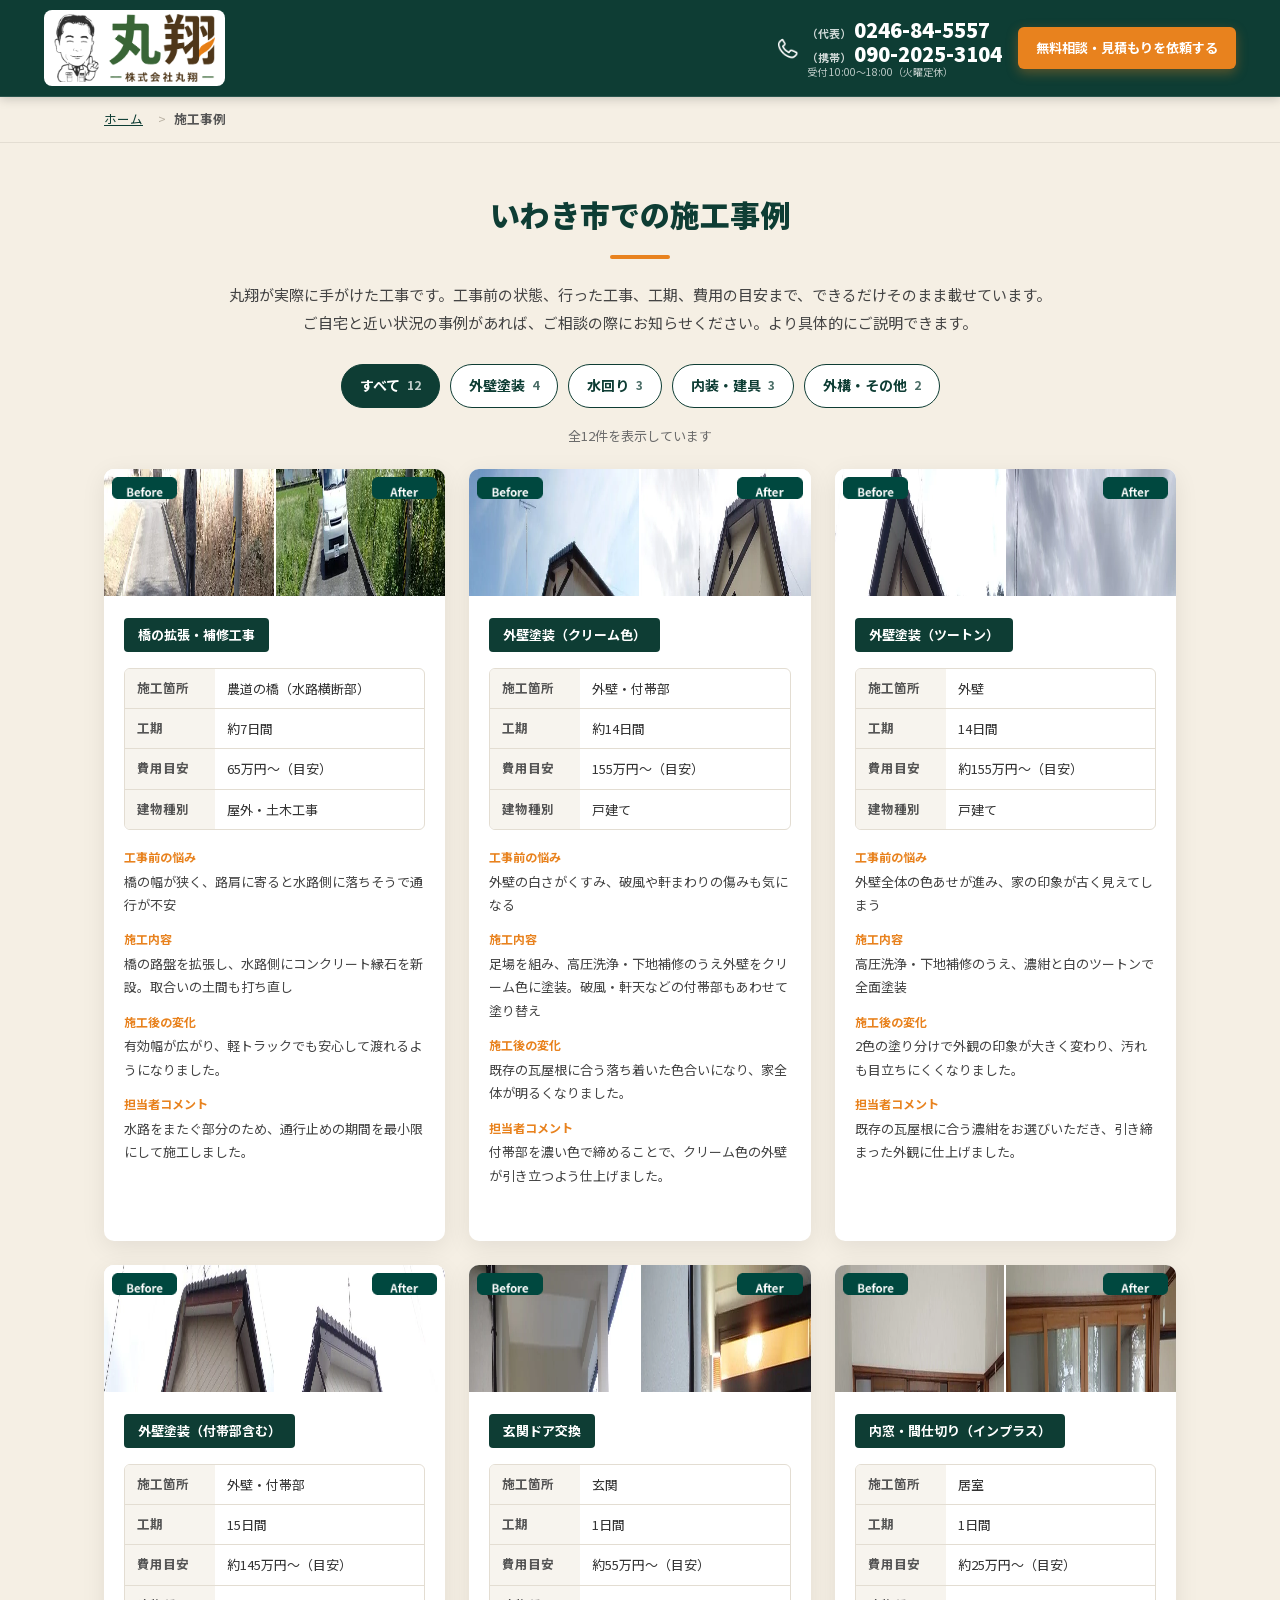
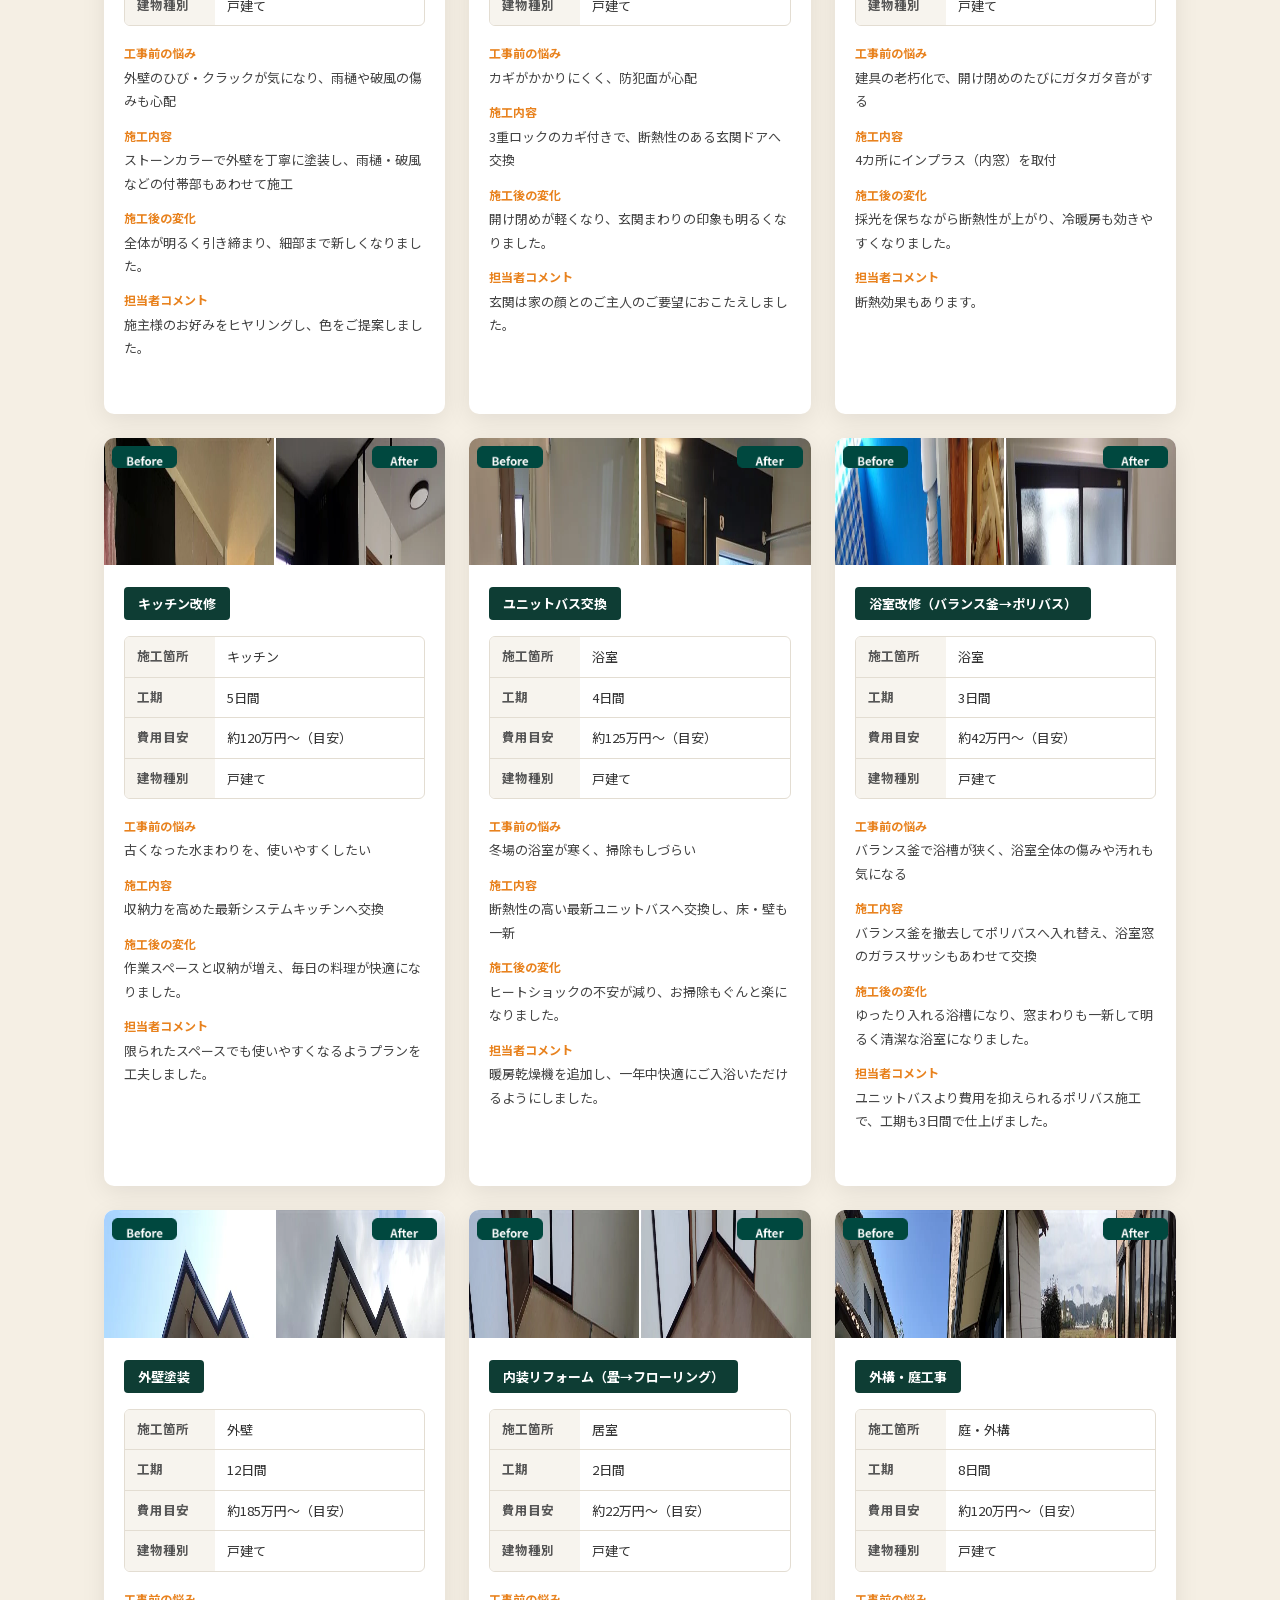
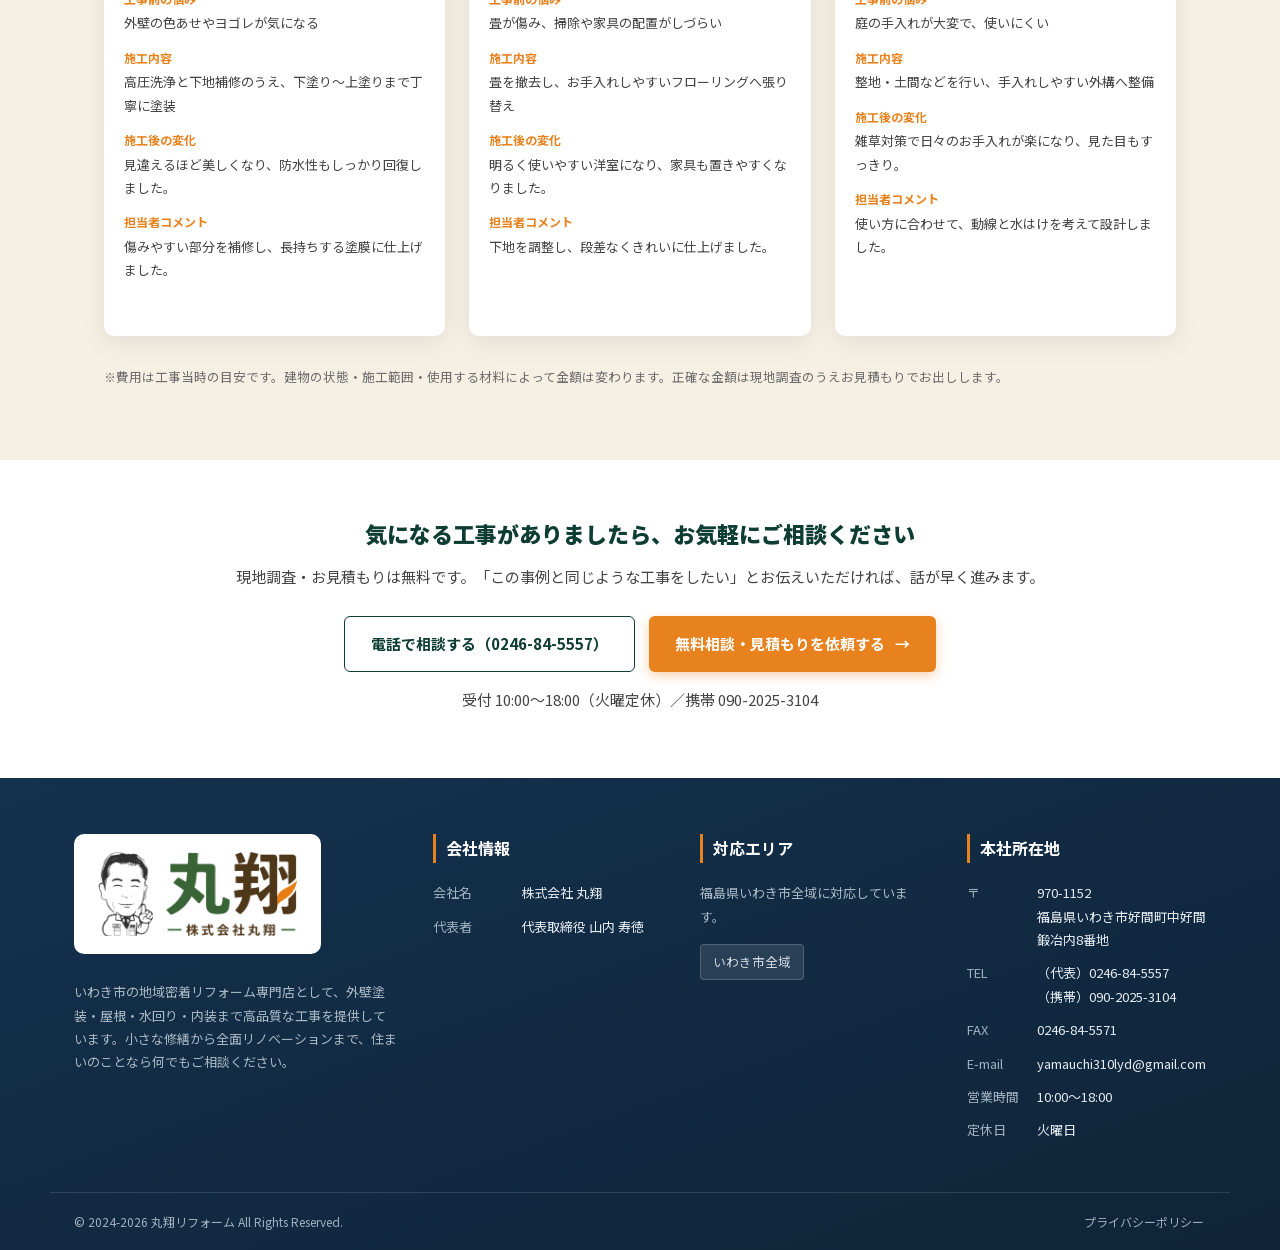
==== commit 7c5335c7: "施工事例一覧：写真の width/height を実物の大きさから書き出す 3枚（640×480が1枚、600×800が2枚）が800×600ではなかった。 表示はCSSの4:3枠とobject-fi" ====
--- a/works/index.html
+++ b/works/index.html
@@ -135,7 +135,7 @@
       </article>
       <article class="case-card" data-type="外壁塗装">
         <div class="case-ba">
-          <figure><picture><source srcset="/lp_image_assets_png/cases/web/exterior_cream_before.webp" type="image/webp"><img src="/lp_image_assets_png/cases/web/exterior_cream_before.jpg" alt="外壁塗装（クリーム色） 施工前" loading="lazy" decoding="async" width="800" height="600"></picture><img src="/lp_ui_assets_png/decorations/label_before_green.png" alt="Before" class="ba-label ba-label--l" loading="lazy" width="160" height="54"></figure>
+          <figure><picture><source srcset="/lp_image_assets_png/cases/web/exterior_cream_before.webp" type="image/webp"><img src="/lp_image_assets_png/cases/web/exterior_cream_before.jpg" alt="外壁塗装（クリーム色） 施工前" loading="lazy" decoding="async" width="640" height="480"></picture><img src="/lp_ui_assets_png/decorations/label_before_green.png" alt="Before" class="ba-label ba-label--l" loading="lazy" width="160" height="54"></figure>
           <figure><picture><source srcset="/lp_image_assets_png/cases/web/exterior_cream_after.webp" type="image/webp"><img src="/lp_image_assets_png/cases/web/exterior_cream_after.jpg" alt="外壁塗装（クリーム色） 施工後" loading="lazy" decoding="async" width="800" height="600"></picture><img src="/lp_ui_assets_png/decorations/label_after_green.png" alt="After" class="ba-label ba-label--r" loading="lazy" width="160" height="54"></figure>
         </div>
         <div class="case-body">
@@ -201,8 +201,8 @@
       </article>
       <article class="case-card" data-type="水回り">
         <div class="case-ba">
-          <figure><picture><source srcset="/lp_image_assets_png/cases/web/bath_unit_before.webp" type="image/webp"><img src="/lp_image_assets_png/cases/web/bath_unit_before.jpg" alt="ユニットバス交換 施工前" loading="lazy" decoding="async" width="800" height="600"></picture><img src="/lp_ui_assets_png/decorations/label_before_green.png" alt="Before" class="ba-label ba-label--l" loading="lazy" width="160" height="54"></figure>
-          <figure><picture><source srcset="/lp_image_assets_png/cases/web/bath_unit_after.webp" type="image/webp"><img src="/lp_image_assets_png/cases/web/bath_unit_after.jpg" alt="ユニットバス交換 施工後" loading="lazy" decoding="async" width="800" height="600"></picture><img src="/lp_ui_assets_png/decorations/label_after_green.png" alt="After" class="ba-label ba-label--r" loading="lazy" width="160" height="54"></figure>
+          <figure><picture><source srcset="/lp_image_assets_png/cases/web/bath_unit_before.webp" type="image/webp"><img src="/lp_image_assets_png/cases/web/bath_unit_before.jpg" alt="ユニットバス交換 施工前" loading="lazy" decoding="async" width="600" height="800"></picture><img src="/lp_ui_assets_png/decorations/label_before_green.png" alt="Before" class="ba-label ba-label--l" loading="lazy" width="160" height="54"></figure>
+          <figure><picture><source srcset="/lp_image_assets_png/cases/web/bath_unit_after.webp" type="image/webp"><img src="/lp_image_assets_png/cases/web/bath_unit_after.jpg" alt="ユニットバス交換 施工後" loading="lazy" decoding="async" width="600" height="800"></picture><img src="/lp_ui_assets_png/decorations/label_after_green.png" alt="After" class="ba-label ba-label--r" loading="lazy" width="160" height="54"></figure>
         </div>
         <div class="case-body">
           <span class="case-tag">ユニットバス交換</span>
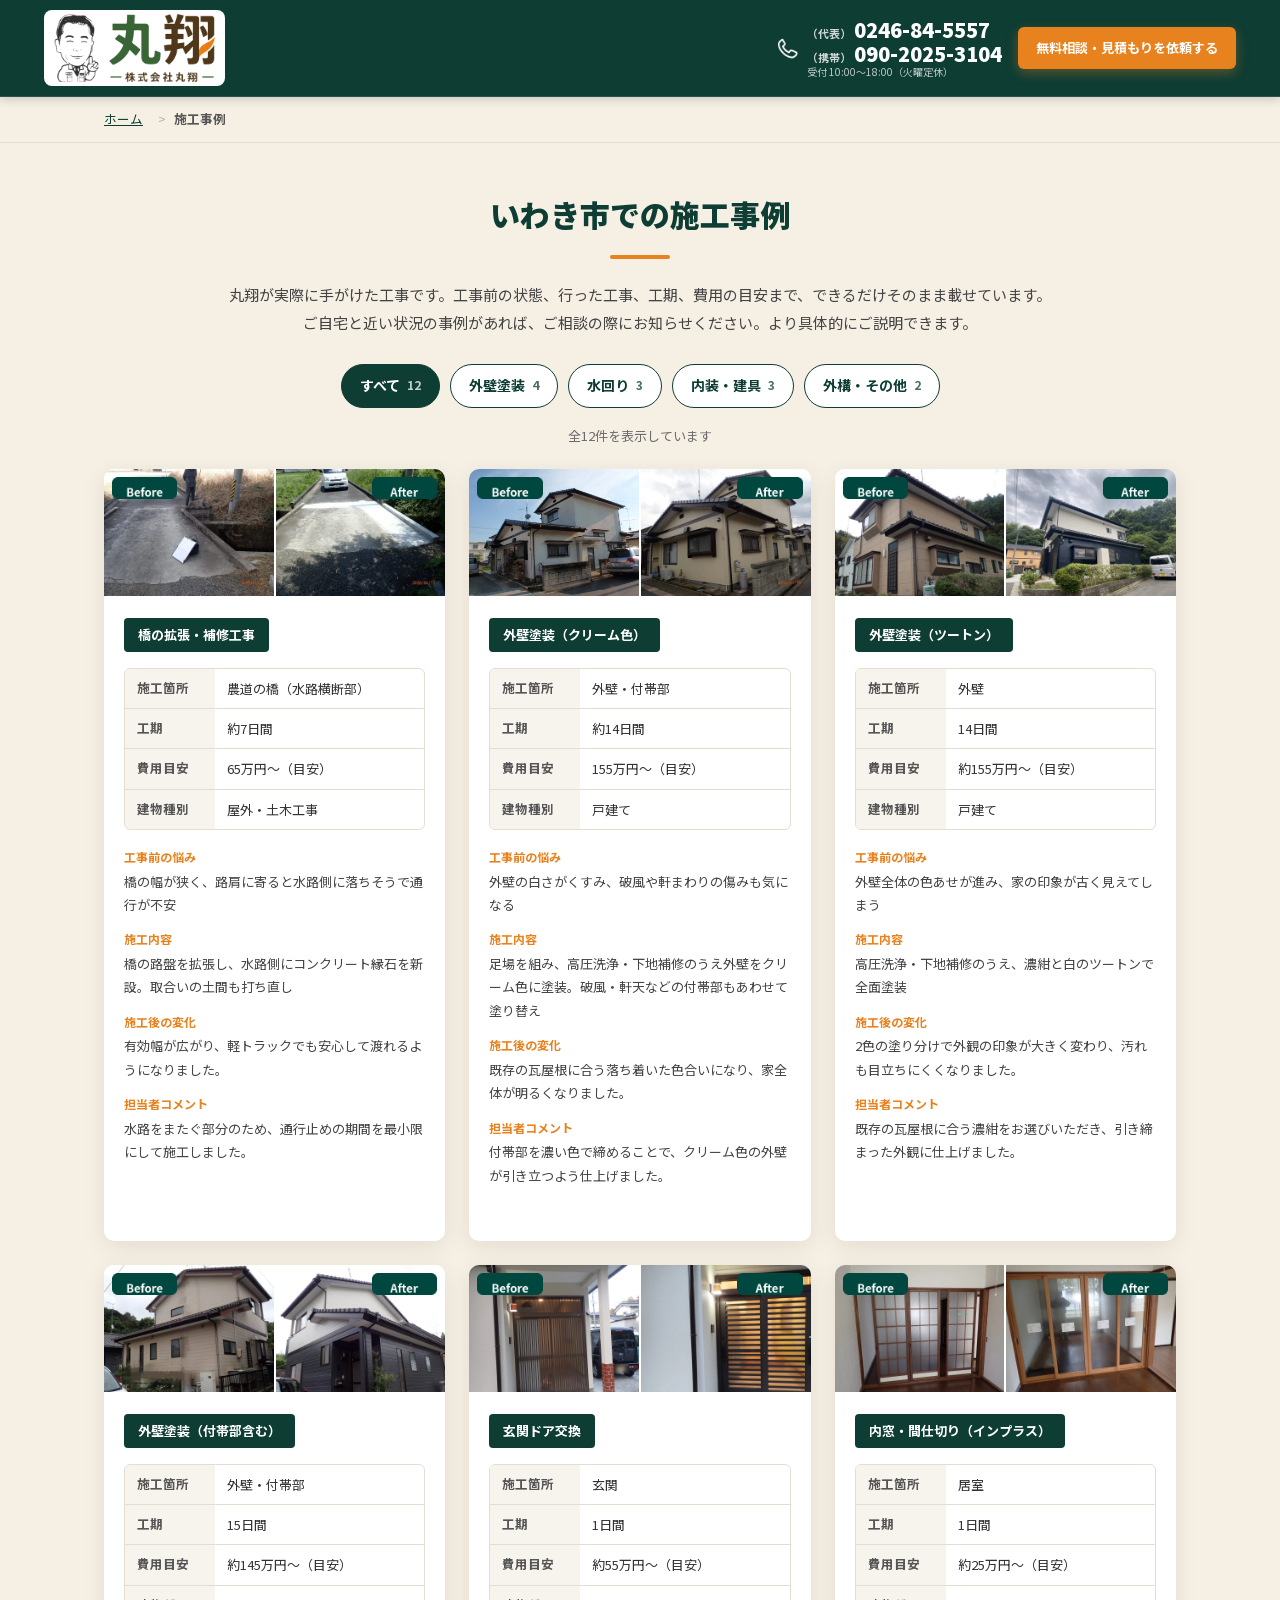
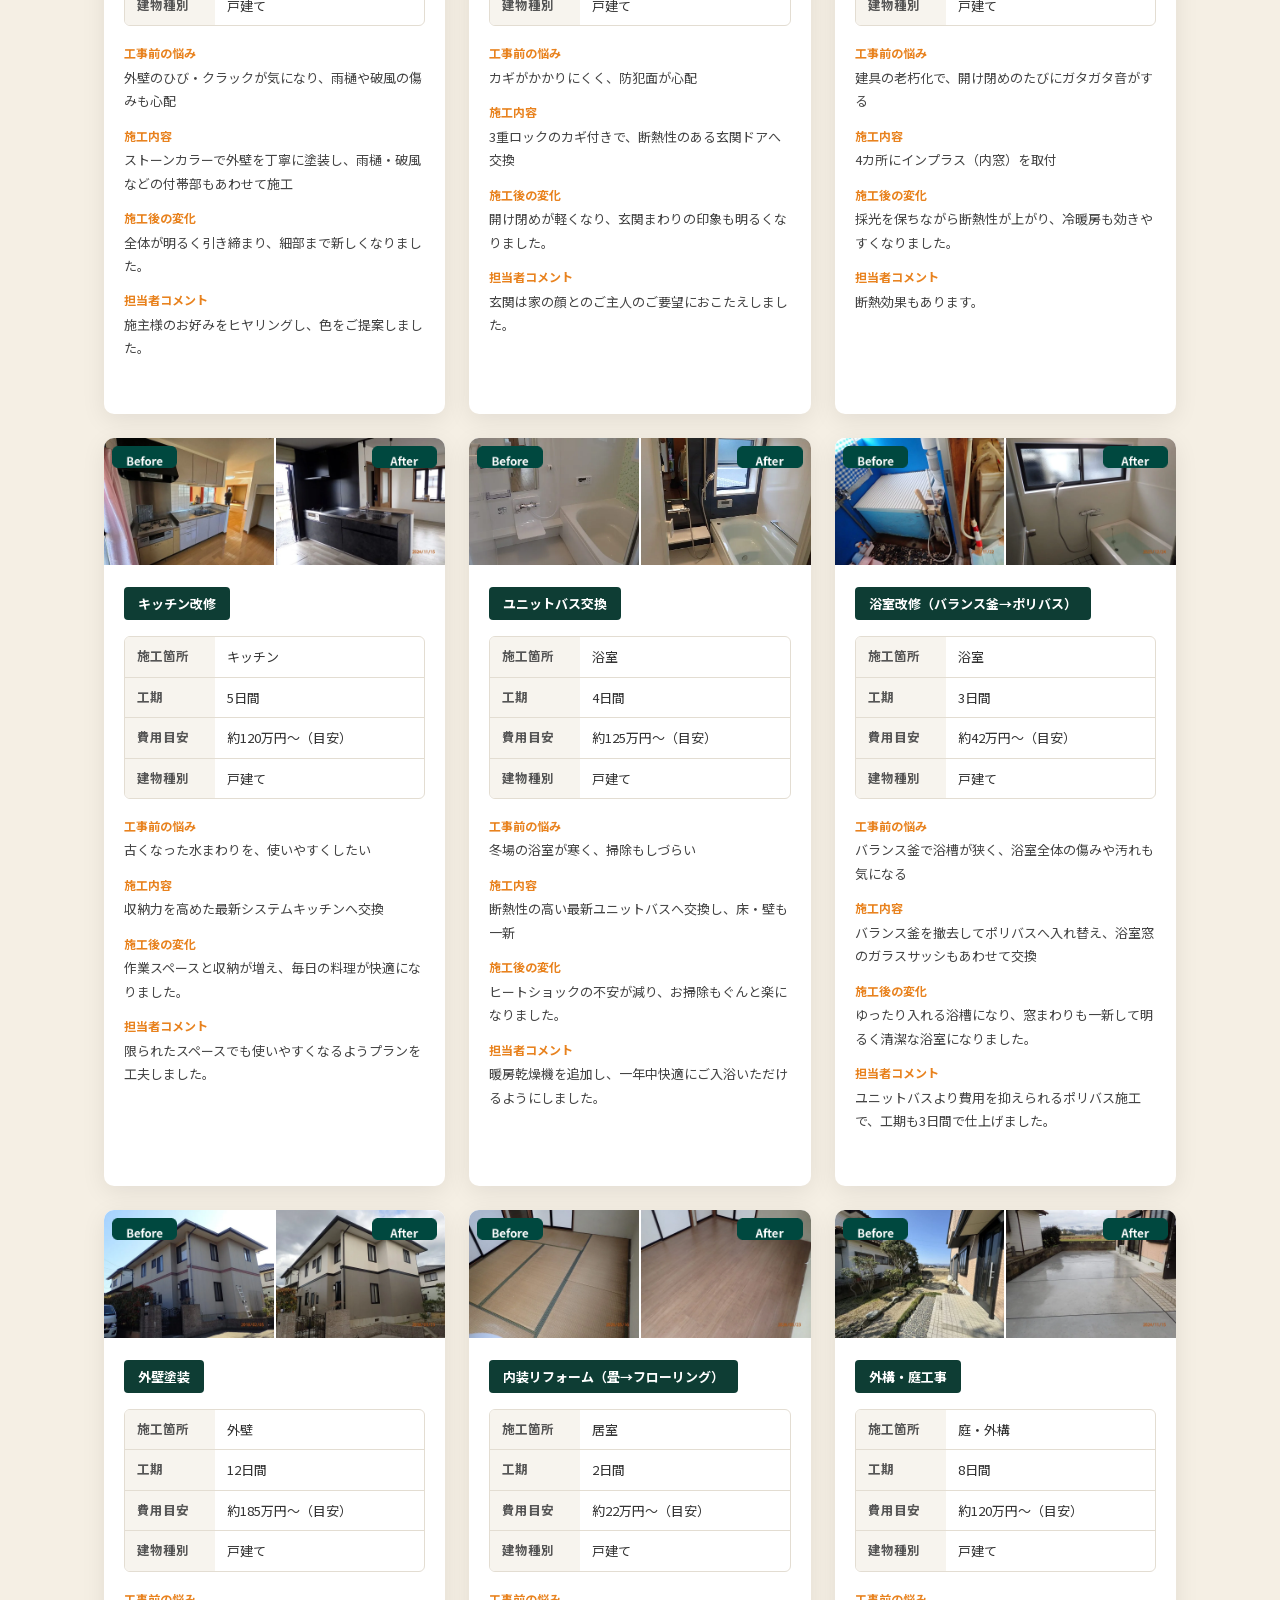
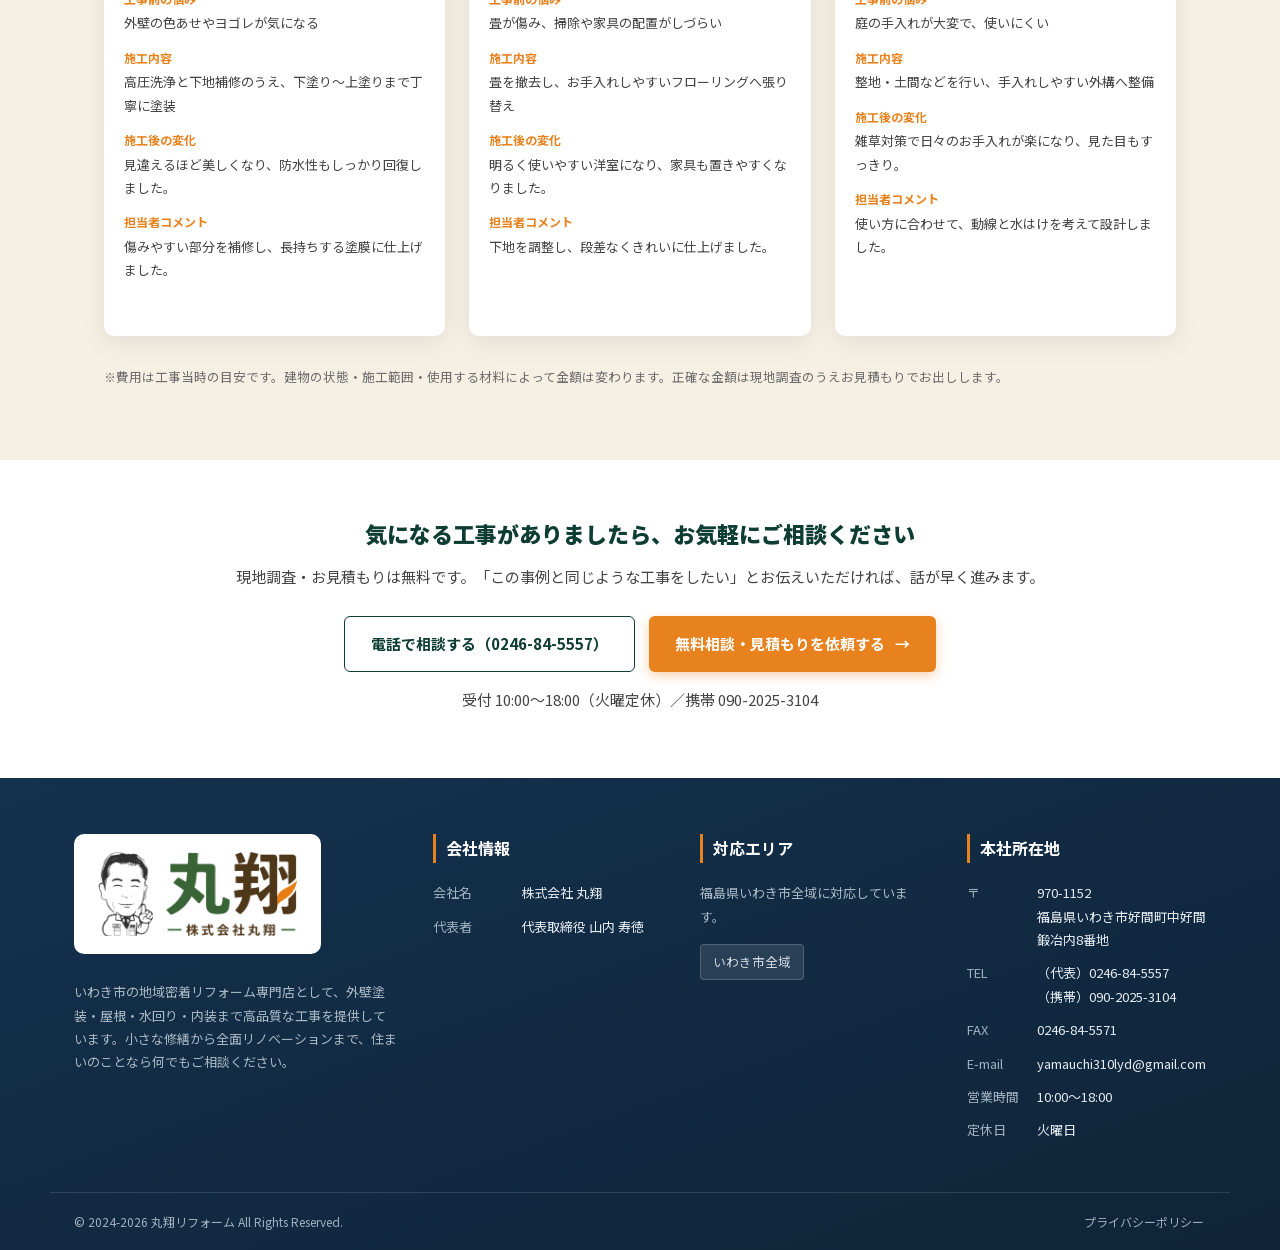
==== commit a77d8328: "施工事例の写真が枠からはみ出して崩れるのを直す 写真は <picture><source><img> の形で入れているため、img は picture の :first-child にならず、.cas" ====
--- a/works/index.html
+++ b/works/index.html
@@ -50,7 +50,7 @@
 <!-- 最初の画面で使う書体を先に取りにいく（900は見出し、400は本文） -->
 <link rel="preload" as="font" type="font/woff2" crossorigin href="/fonts/noto-sans-jp-900.woff2?v=20260916e">
 <link rel="preload" as="font" type="font/woff2" crossorigin href="/fonts/noto-sans-jp-400.woff2?v=20260916e">
-<link rel="stylesheet" href="/style.css?v=20260916e">
+<link rel="stylesheet" href="/style.css?v=20260918a">
 
 <!-- ===== 構造化データ：パンくず =====
      画面に出しているパンくずと同じ内容だけを書くこと。
--- a/style.css
+++ b/style.css
@@ -215,7 +215,12 @@
 .case-card{ background:#fff; border-radius:var(--radius); overflow:hidden; box-shadow:var(--shadow); display:flex; flex-direction:column; }
 .case-ba{ display:grid; grid-template-columns:1fr 1fr; gap:2px; background:#fff; }
 .case-ba figure{ position:relative; aspect-ratio:4/3; overflow:hidden; }
-.case-ba figure img:first-child{ width:100%; height:100%; object-fit:cover; }
+/* 写真は <picture><source><img> の形で入れているので、img は picture の :first-child にならない。
+   figure 直下に置いた写真と picture の中の写真、どちらも拾えるようにしておく（Before/After ラベルは除く）。
+   img に width/height 属性が付いていても、この指定で figure の 4:3 枠いっぱいに収まる。 */
+.case-ba figure > picture{ display:block; width:100%; height:100%; }
+.case-ba figure > picture > img,
+.case-ba figure > img:not(.ba-label){ width:100%; height:100%; object-fit:cover; }
 .ba-label{ position:absolute; top:8px; width:auto !important; height:22px; }
 .ba-label--l{ left:8px; }
 .ba-label--r{ right:8px; }
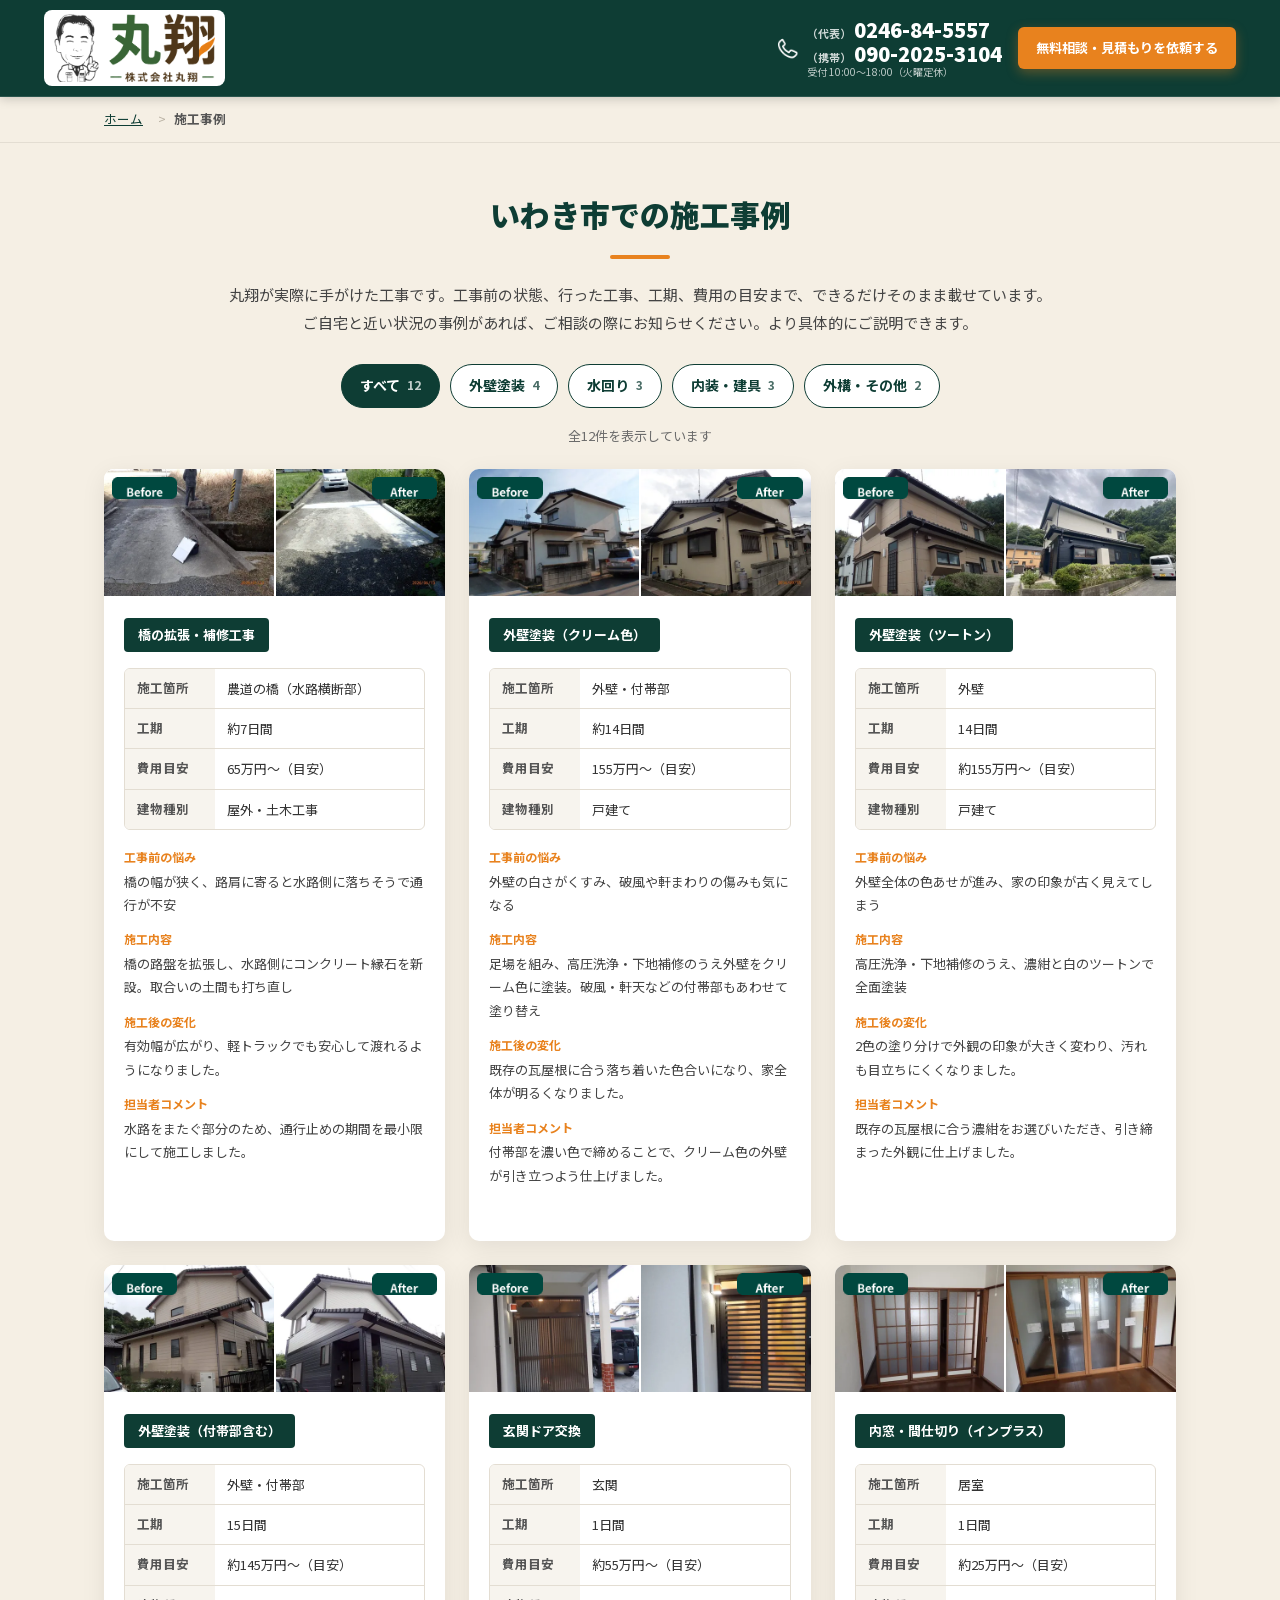
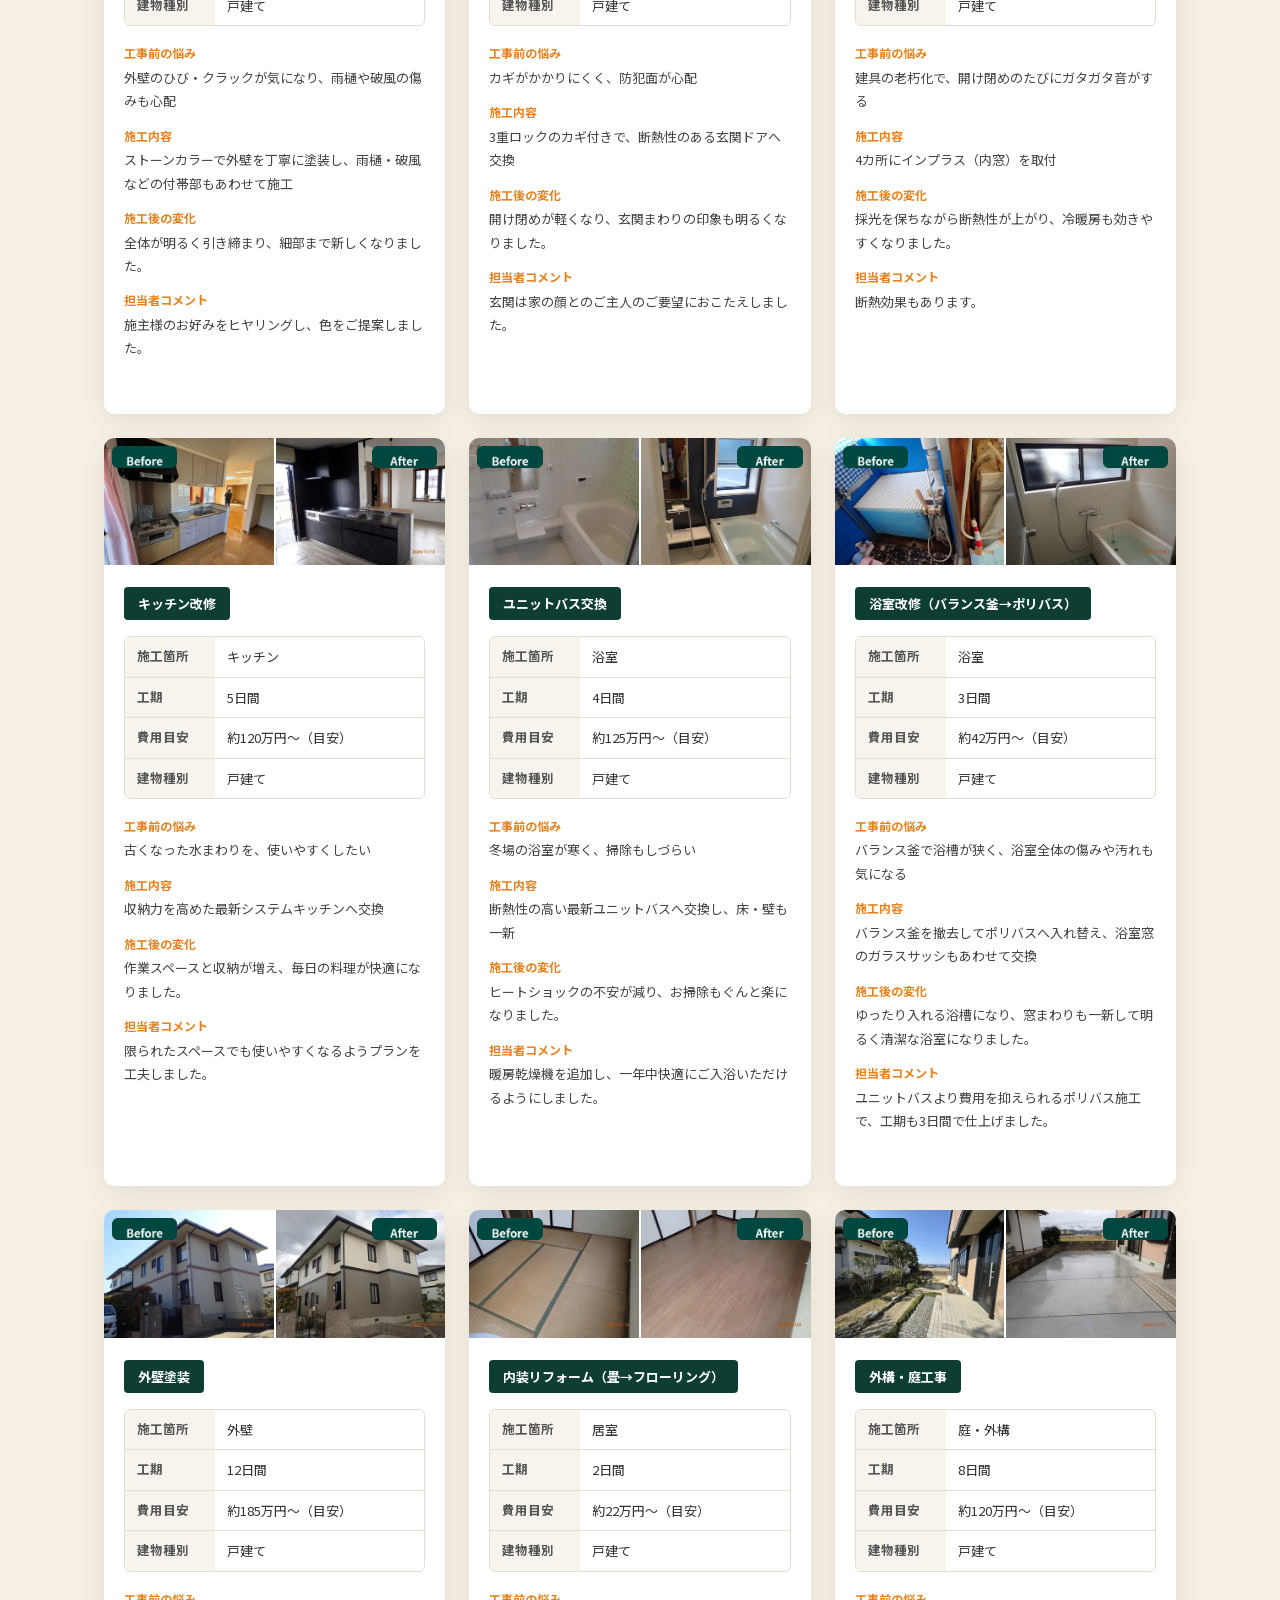
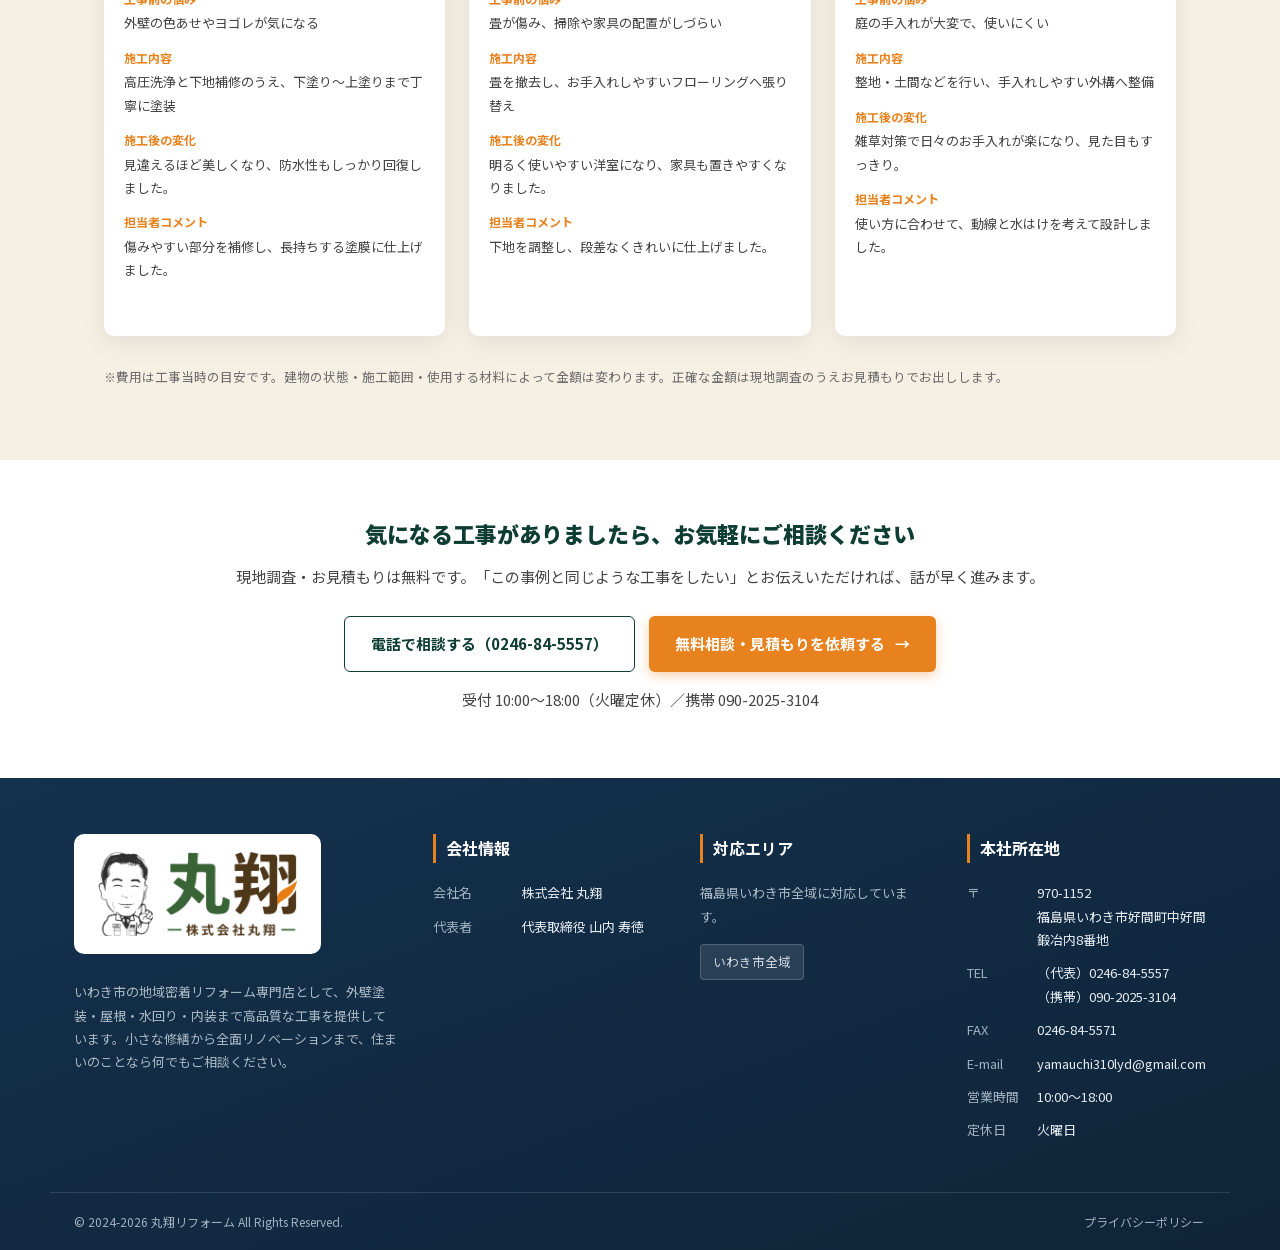
==== commit 4856890a: "施工事例の写真を400px幅に縮小する 表示は170px幅（スマホ163px）なのに対して写真が800px幅あり、 必要な解像度の4.7倍を配信していた。400px幅に縮小して、 高精細画面でも2.3" ====
--- a/works/index.html
+++ b/works/index.html
@@ -124,8 +124,8 @@
     <!-- CASES:START -->
       <article class="case-card" data-type="外構・その他">
         <div class="case-ba">
-          <figure><picture><source srcset="/lp_image_assets_png/cases/web/bridge_before.webp" type="image/webp"><img src="/lp_image_assets_png/cases/web/bridge_before.jpg" alt="橋の拡張・補修工事 施工前" loading="lazy" decoding="async" width="800" height="600"></picture><img src="/lp_ui_assets_png/decorations/label_before_green.png" alt="Before" class="ba-label ba-label--l" loading="lazy" width="160" height="54"></figure>
-          <figure><picture><source srcset="/lp_image_assets_png/cases/web/bridge_after.webp" type="image/webp"><img src="/lp_image_assets_png/cases/web/bridge_after.jpg" alt="橋の拡張・補修工事 施工後" loading="lazy" decoding="async" width="800" height="600"></picture><img src="/lp_ui_assets_png/decorations/label_after_green.png" alt="After" class="ba-label ba-label--r" loading="lazy" width="160" height="54"></figure>
+          <figure><picture><source srcset="/lp_image_assets_png/cases/web/bridge_before.webp" type="image/webp"><img src="/lp_image_assets_png/cases/web/bridge_before.jpg" alt="橋の拡張・補修工事 施工前" loading="lazy" decoding="async" width="400" height="300"></picture><img src="/lp_ui_assets_png/decorations/label_before_green.png" alt="Before" class="ba-label ba-label--l" loading="lazy" width="160" height="54"></figure>
+          <figure><picture><source srcset="/lp_image_assets_png/cases/web/bridge_after.webp" type="image/webp"><img src="/lp_image_assets_png/cases/web/bridge_after.jpg" alt="橋の拡張・補修工事 施工後" loading="lazy" decoding="async" width="400" height="300"></picture><img src="/lp_ui_assets_png/decorations/label_after_green.png" alt="After" class="ba-label ba-label--r" loading="lazy" width="160" height="54"></figure>
         </div>
         <div class="case-body">
           <span class="case-tag">橋の拡張・補修工事</span>
@@ -135,8 +135,8 @@
       </article>
       <article class="case-card" data-type="外壁塗装">
         <div class="case-ba">
-          <figure><picture><source srcset="/lp_image_assets_png/cases/web/exterior_cream_before.webp" type="image/webp"><img src="/lp_image_assets_png/cases/web/exterior_cream_before.jpg" alt="外壁塗装（クリーム色） 施工前" loading="lazy" decoding="async" width="640" height="480"></picture><img src="/lp_ui_assets_png/decorations/label_before_green.png" alt="Before" class="ba-label ba-label--l" loading="lazy" width="160" height="54"></figure>
-          <figure><picture><source srcset="/lp_image_assets_png/cases/web/exterior_cream_after.webp" type="image/webp"><img src="/lp_image_assets_png/cases/web/exterior_cream_after.jpg" alt="外壁塗装（クリーム色） 施工後" loading="lazy" decoding="async" width="800" height="600"></picture><img src="/lp_ui_assets_png/decorations/label_after_green.png" alt="After" class="ba-label ba-label--r" loading="lazy" width="160" height="54"></figure>
+          <figure><picture><source srcset="/lp_image_assets_png/cases/web/exterior_cream_before.webp" type="image/webp"><img src="/lp_image_assets_png/cases/web/exterior_cream_before.jpg" alt="外壁塗装（クリーム色） 施工前" loading="lazy" decoding="async" width="400" height="300"></picture><img src="/lp_ui_assets_png/decorations/label_before_green.png" alt="Before" class="ba-label ba-label--l" loading="lazy" width="160" height="54"></figure>
+          <figure><picture><source srcset="/lp_image_assets_png/cases/web/exterior_cream_after.webp" type="image/webp"><img src="/lp_image_assets_png/cases/web/exterior_cream_after.jpg" alt="外壁塗装（クリーム色） 施工後" loading="lazy" decoding="async" width="400" height="300"></picture><img src="/lp_ui_assets_png/decorations/label_after_green.png" alt="After" class="ba-label ba-label--r" loading="lazy" width="160" height="54"></figure>
         </div>
         <div class="case-body">
           <span class="case-tag">外壁塗装（クリーム色）</span>
@@ -146,8 +146,8 @@
       </article>
       <article class="case-card" data-type="外壁塗装">
         <div class="case-ba">
-          <figure><picture><source srcset="/lp_image_assets_png/cases/web/exterior_navy_before.webp" type="image/webp"><img src="/lp_image_assets_png/cases/web/exterior_navy_before.jpg" alt="外壁塗装（ツートン） 施工前" loading="lazy" decoding="async" width="800" height="600"></picture><img src="/lp_ui_assets_png/decorations/label_before_green.png" alt="Before" class="ba-label ba-label--l" loading="lazy" width="160" height="54"></figure>
-          <figure><picture><source srcset="/lp_image_assets_png/cases/web/exterior_navy_after.webp" type="image/webp"><img src="/lp_image_assets_png/cases/web/exterior_navy_after.jpg" alt="外壁塗装（ツートン） 施工後" loading="lazy" decoding="async" width="800" height="600"></picture><img src="/lp_ui_assets_png/decorations/label_after_green.png" alt="After" class="ba-label ba-label--r" loading="lazy" width="160" height="54"></figure>
+          <figure><picture><source srcset="/lp_image_assets_png/cases/web/exterior_navy_before.webp" type="image/webp"><img src="/lp_image_assets_png/cases/web/exterior_navy_before.jpg" alt="外壁塗装（ツートン） 施工前" loading="lazy" decoding="async" width="400" height="300"></picture><img src="/lp_ui_assets_png/decorations/label_before_green.png" alt="Before" class="ba-label ba-label--l" loading="lazy" width="160" height="54"></figure>
+          <figure><picture><source srcset="/lp_image_assets_png/cases/web/exterior_navy_after.webp" type="image/webp"><img src="/lp_image_assets_png/cases/web/exterior_navy_after.jpg" alt="外壁塗装（ツートン） 施工後" loading="lazy" decoding="async" width="400" height="300"></picture><img src="/lp_ui_assets_png/decorations/label_after_green.png" alt="After" class="ba-label ba-label--r" loading="lazy" width="160" height="54"></figure>
         </div>
         <div class="case-body">
           <span class="case-tag">外壁塗装（ツートン）</span>
@@ -157,8 +157,8 @@
       </article>
       <article class="case-card" data-type="外壁塗装">
         <div class="case-ba">
-          <figure><picture><source srcset="/lp_image_assets_png/cases/web/exterior_twotone_before.webp" type="image/webp"><img src="/lp_image_assets_png/cases/web/exterior_twotone_before.jpg" alt="外壁塗装（付帯部含む） 施工前" loading="lazy" decoding="async" width="800" height="600"></picture><img src="/lp_ui_assets_png/decorations/label_before_green.png" alt="Before" class="ba-label ba-label--l" loading="lazy" width="160" height="54"></figure>
-          <figure><picture><source srcset="/lp_image_assets_png/cases/web/exterior_twotone_after.webp" type="image/webp"><img src="/lp_image_assets_png/cases/web/exterior_twotone_after.jpg" alt="外壁塗装（付帯部含む） 施工後" loading="lazy" decoding="async" width="800" height="600"></picture><img src="/lp_ui_assets_png/decorations/label_after_green.png" alt="After" class="ba-label ba-label--r" loading="lazy" width="160" height="54"></figure>
+          <figure><picture><source srcset="/lp_image_assets_png/cases/web/exterior_twotone_before.webp" type="image/webp"><img src="/lp_image_assets_png/cases/web/exterior_twotone_before.jpg" alt="外壁塗装（付帯部含む） 施工前" loading="lazy" decoding="async" width="400" height="300"></picture><img src="/lp_ui_assets_png/decorations/label_before_green.png" alt="Before" class="ba-label ba-label--l" loading="lazy" width="160" height="54"></figure>
+          <figure><picture><source srcset="/lp_image_assets_png/cases/web/exterior_twotone_after.webp" type="image/webp"><img src="/lp_image_assets_png/cases/web/exterior_twotone_after.jpg" alt="外壁塗装（付帯部含む） 施工後" loading="lazy" decoding="async" width="400" height="300"></picture><img src="/lp_ui_assets_png/decorations/label_after_green.png" alt="After" class="ba-label ba-label--r" loading="lazy" width="160" height="54"></figure>
         </div>
         <div class="case-body">
           <span class="case-tag">外壁塗装（付帯部含む）</span>
@@ -168,8 +168,8 @@
       </article>
       <article class="case-card" data-type="内装・建具">
         <div class="case-ba">
-          <figure><picture><source srcset="/lp_image_assets_png/cases/web/entrance_door_before.webp" type="image/webp"><img src="/lp_image_assets_png/cases/web/entrance_door_before.jpg" alt="玄関ドア交換 施工前" loading="lazy" decoding="async" width="800" height="600"></picture><img src="/lp_ui_assets_png/decorations/label_before_green.png" alt="Before" class="ba-label ba-label--l" loading="lazy" width="160" height="54"></figure>
-          <figure><picture><source srcset="/lp_image_assets_png/cases/web/entrance_door_after.webp" type="image/webp"><img src="/lp_image_assets_png/cases/web/entrance_door_after.jpg" alt="玄関ドア交換 施工後" loading="lazy" decoding="async" width="800" height="600"></picture><img src="/lp_ui_assets_png/decorations/label_after_green.png" alt="After" class="ba-label ba-label--r" loading="lazy" width="160" height="54"></figure>
+          <figure><picture><source srcset="/lp_image_assets_png/cases/web/entrance_door_before.webp" type="image/webp"><img src="/lp_image_assets_png/cases/web/entrance_door_before.jpg" alt="玄関ドア交換 施工前" loading="lazy" decoding="async" width="400" height="300"></picture><img src="/lp_ui_assets_png/decorations/label_before_green.png" alt="Before" class="ba-label ba-label--l" loading="lazy" width="160" height="54"></figure>
+          <figure><picture><source srcset="/lp_image_assets_png/cases/web/entrance_door_after.webp" type="image/webp"><img src="/lp_image_assets_png/cases/web/entrance_door_after.jpg" alt="玄関ドア交換 施工後" loading="lazy" decoding="async" width="400" height="300"></picture><img src="/lp_ui_assets_png/decorations/label_after_green.png" alt="After" class="ba-label ba-label--r" loading="lazy" width="160" height="54"></figure>
         </div>
         <div class="case-body">
           <span class="case-tag">玄関ドア交換</span>
@@ -179,8 +179,8 @@
       </article>
       <article class="case-card" data-type="内装・建具">
         <div class="case-ba">
-          <figure><picture><source srcset="/lp_image_assets_png/cases/web/innerwindow_before.webp" type="image/webp"><img src="/lp_image_assets_png/cases/web/innerwindow_before.jpg" alt="内窓・間仕切り（インプラス） 施工前" loading="lazy" decoding="async" width="800" height="600"></picture><img src="/lp_ui_assets_png/decorations/label_before_green.png" alt="Before" class="ba-label ba-label--l" loading="lazy" width="160" height="54"></figure>
-          <figure><picture><source srcset="/lp_image_assets_png/cases/web/innerwindow_after.webp" type="image/webp"><img src="/lp_image_assets_png/cases/web/innerwindow_after.jpg" alt="内窓・間仕切り（インプラス） 施工後" loading="lazy" decoding="async" width="800" height="600"></picture><img src="/lp_ui_assets_png/decorations/label_after_green.png" alt="After" class="ba-label ba-label--r" loading="lazy" width="160" height="54"></figure>
+          <figure><picture><source srcset="/lp_image_assets_png/cases/web/innerwindow_before.webp" type="image/webp"><img src="/lp_image_assets_png/cases/web/innerwindow_before.jpg" alt="内窓・間仕切り（インプラス） 施工前" loading="lazy" decoding="async" width="400" height="300"></picture><img src="/lp_ui_assets_png/decorations/label_before_green.png" alt="Before" class="ba-label ba-label--l" loading="lazy" width="160" height="54"></figure>
+          <figure><picture><source srcset="/lp_image_assets_png/cases/web/innerwindow_after.webp" type="image/webp"><img src="/lp_image_assets_png/cases/web/innerwindow_after.jpg" alt="内窓・間仕切り（インプラス） 施工後" loading="lazy" decoding="async" width="400" height="300"></picture><img src="/lp_ui_assets_png/decorations/label_after_green.png" alt="After" class="ba-label ba-label--r" loading="lazy" width="160" height="54"></figure>
         </div>
         <div class="case-body">
           <span class="case-tag">内窓・間仕切り（インプラス）</span>
@@ -190,8 +190,8 @@
       </article>
       <article class="case-card" data-type="水回り">
         <div class="case-ba">
-          <figure><picture><source srcset="/lp_image_assets_png/cases/web/kitchen_before.webp" type="image/webp"><img src="/lp_image_assets_png/cases/web/kitchen_before.jpg" alt="キッチン改修 施工前" loading="lazy" decoding="async" width="800" height="600"></picture><img src="/lp_ui_assets_png/decorations/label_before_green.png" alt="Before" class="ba-label ba-label--l" loading="lazy" width="160" height="54"></figure>
-          <figure><picture><source srcset="/lp_image_assets_png/cases/web/kitchen_after.webp" type="image/webp"><img src="/lp_image_assets_png/cases/web/kitchen_after.jpg" alt="キッチン改修 施工後" loading="lazy" decoding="async" width="800" height="600"></picture><img src="/lp_ui_assets_png/decorations/label_after_green.png" alt="After" class="ba-label ba-label--r" loading="lazy" width="160" height="54"></figure>
+          <figure><picture><source srcset="/lp_image_assets_png/cases/web/kitchen_before.webp" type="image/webp"><img src="/lp_image_assets_png/cases/web/kitchen_before.jpg" alt="キッチン改修 施工前" loading="lazy" decoding="async" width="400" height="300"></picture><img src="/lp_ui_assets_png/decorations/label_before_green.png" alt="Before" class="ba-label ba-label--l" loading="lazy" width="160" height="54"></figure>
+          <figure><picture><source srcset="/lp_image_assets_png/cases/web/kitchen_after.webp" type="image/webp"><img src="/lp_image_assets_png/cases/web/kitchen_after.jpg" alt="キッチン改修 施工後" loading="lazy" decoding="async" width="400" height="300"></picture><img src="/lp_ui_assets_png/decorations/label_after_green.png" alt="After" class="ba-label ba-label--r" loading="lazy" width="160" height="54"></figure>
         </div>
         <div class="case-body">
           <span class="case-tag">キッチン改修</span>
@@ -201,8 +201,8 @@
       </article>
       <article class="case-card" data-type="水回り">
         <div class="case-ba">
-          <figure><picture><source srcset="/lp_image_assets_png/cases/web/bath_unit_before.webp" type="image/webp"><img src="/lp_image_assets_png/cases/web/bath_unit_before.jpg" alt="ユニットバス交換 施工前" loading="lazy" decoding="async" width="600" height="800"></picture><img src="/lp_ui_assets_png/decorations/label_before_green.png" alt="Before" class="ba-label ba-label--l" loading="lazy" width="160" height="54"></figure>
-          <figure><picture><source srcset="/lp_image_assets_png/cases/web/bath_unit_after.webp" type="image/webp"><img src="/lp_image_assets_png/cases/web/bath_unit_after.jpg" alt="ユニットバス交換 施工後" loading="lazy" decoding="async" width="600" height="800"></picture><img src="/lp_ui_assets_png/decorations/label_after_green.png" alt="After" class="ba-label ba-label--r" loading="lazy" width="160" height="54"></figure>
+          <figure><picture><source srcset="/lp_image_assets_png/cases/web/bath_unit_before.webp" type="image/webp"><img src="/lp_image_assets_png/cases/web/bath_unit_before.jpg" alt="ユニットバス交換 施工前" loading="lazy" decoding="async" width="400" height="533"></picture><img src="/lp_ui_assets_png/decorations/label_before_green.png" alt="Before" class="ba-label ba-label--l" loading="lazy" width="160" height="54"></figure>
+          <figure><picture><source srcset="/lp_image_assets_png/cases/web/bath_unit_after.webp" type="image/webp"><img src="/lp_image_assets_png/cases/web/bath_unit_after.jpg" alt="ユニットバス交換 施工後" loading="lazy" decoding="async" width="400" height="533"></picture><img src="/lp_ui_assets_png/decorations/label_after_green.png" alt="After" class="ba-label ba-label--r" loading="lazy" width="160" height="54"></figure>
         </div>
         <div class="case-body">
           <span class="case-tag">ユニットバス交換</span>
@@ -212,8 +212,8 @@
       </article>
       <article class="case-card" data-type="水回り">
         <div class="case-ba">
-          <figure><picture><source srcset="/lp_image_assets_png/cases/web/bath_polybath_before.webp" type="image/webp"><img src="/lp_image_assets_png/cases/web/bath_polybath_before.jpg" alt="浴室改修（バランス釜→ポリバス） 施工前" loading="lazy" decoding="async" width="800" height="600"></picture><img src="/lp_ui_assets_png/decorations/label_before_green.png" alt="Before" class="ba-label ba-label--l" loading="lazy" width="160" height="54"></figure>
-          <figure><picture><source srcset="/lp_image_assets_png/cases/web/bath_polybath_after.webp" type="image/webp"><img src="/lp_image_assets_png/cases/web/bath_polybath_after.jpg" alt="浴室改修（バランス釜→ポリバス） 施工後" loading="lazy" decoding="async" width="800" height="600"></picture><img src="/lp_ui_assets_png/decorations/label_after_green.png" alt="After" class="ba-label ba-label--r" loading="lazy" width="160" height="54"></figure>
+          <figure><picture><source srcset="/lp_image_assets_png/cases/web/bath_polybath_before.webp" type="image/webp"><img src="/lp_image_assets_png/cases/web/bath_polybath_before.jpg" alt="浴室改修（バランス釜→ポリバス） 施工前" loading="lazy" decoding="async" width="400" height="300"></picture><img src="/lp_ui_assets_png/decorations/label_before_green.png" alt="Before" class="ba-label ba-label--l" loading="lazy" width="160" height="54"></figure>
+          <figure><picture><source srcset="/lp_image_assets_png/cases/web/bath_polybath_after.webp" type="image/webp"><img src="/lp_image_assets_png/cases/web/bath_polybath_after.jpg" alt="浴室改修（バランス釜→ポリバス） 施工後" loading="lazy" decoding="async" width="400" height="300"></picture><img src="/lp_ui_assets_png/decorations/label_after_green.png" alt="After" class="ba-label ba-label--r" loading="lazy" width="160" height="54"></figure>
         </div>
         <div class="case-body">
           <span class="case-tag">浴室改修（バランス釜→ポリバス）</span>
@@ -223,8 +223,8 @@
       </article>
       <article class="case-card" data-type="外壁塗装">
         <div class="case-ba">
-          <figure><picture><source srcset="/lp_image_assets_png/cases/web/exterior_paint_before.webp" type="image/webp"><img src="/lp_image_assets_png/cases/web/exterior_paint_before.jpg" alt="外壁塗装 施工前" loading="lazy" decoding="async" width="800" height="600"></picture><img src="/lp_ui_assets_png/decorations/label_before_green.png" alt="Before" class="ba-label ba-label--l" loading="lazy" width="160" height="54"></figure>
-          <figure><picture><source srcset="/lp_image_assets_png/cases/web/exterior_paint_after.webp" type="image/webp"><img src="/lp_image_assets_png/cases/web/exterior_paint_after.jpg" alt="外壁塗装 施工後" loading="lazy" decoding="async" width="800" height="600"></picture><img src="/lp_ui_assets_png/decorations/label_after_green.png" alt="After" class="ba-label ba-label--r" loading="lazy" width="160" height="54"></figure>
+          <figure><picture><source srcset="/lp_image_assets_png/cases/web/exterior_paint_before.webp" type="image/webp"><img src="/lp_image_assets_png/cases/web/exterior_paint_before.jpg" alt="外壁塗装 施工前" loading="lazy" decoding="async" width="400" height="300"></picture><img src="/lp_ui_assets_png/decorations/label_before_green.png" alt="Before" class="ba-label ba-label--l" loading="lazy" width="160" height="54"></figure>
+          <figure><picture><source srcset="/lp_image_assets_png/cases/web/exterior_paint_after.webp" type="image/webp"><img src="/lp_image_assets_png/cases/web/exterior_paint_after.jpg" alt="外壁塗装 施工後" loading="lazy" decoding="async" width="400" height="300"></picture><img src="/lp_ui_assets_png/decorations/label_after_green.png" alt="After" class="ba-label ba-label--r" loading="lazy" width="160" height="54"></figure>
         </div>
         <div class="case-body">
           <span class="case-tag">外壁塗装</span>
@@ -234,8 +234,8 @@
       </article>
       <article class="case-card" data-type="内装・建具">
         <div class="case-ba">
-          <figure><picture><source srcset="/lp_image_assets_png/cases/web/floor_before.webp" type="image/webp"><img src="/lp_image_assets_png/cases/web/floor_before.jpg" alt="内装リフォーム（畳→フローリング） 施工前" loading="lazy" decoding="async" width="800" height="600"></picture><img src="/lp_ui_assets_png/decorations/label_before_green.png" alt="Before" class="ba-label ba-label--l" loading="lazy" width="160" height="54"></figure>
-          <figure><picture><source srcset="/lp_image_assets_png/cases/web/floor_after.webp" type="image/webp"><img src="/lp_image_assets_png/cases/web/floor_after.jpg" alt="内装リフォーム（畳→フローリング） 施工後" loading="lazy" decoding="async" width="800" height="600"></picture><img src="/lp_ui_assets_png/decorations/label_after_green.png" alt="After" class="ba-label ba-label--r" loading="lazy" width="160" height="54"></figure>
+          <figure><picture><source srcset="/lp_image_assets_png/cases/web/floor_before.webp" type="image/webp"><img src="/lp_image_assets_png/cases/web/floor_before.jpg" alt="内装リフォーム（畳→フローリング） 施工前" loading="lazy" decoding="async" width="400" height="300"></picture><img src="/lp_ui_assets_png/decorations/label_before_green.png" alt="Before" class="ba-label ba-label--l" loading="lazy" width="160" height="54"></figure>
+          <figure><picture><source srcset="/lp_image_assets_png/cases/web/floor_after.webp" type="image/webp"><img src="/lp_image_assets_png/cases/web/floor_after.jpg" alt="内装リフォーム（畳→フローリング） 施工後" loading="lazy" decoding="async" width="400" height="300"></picture><img src="/lp_ui_assets_png/decorations/label_after_green.png" alt="After" class="ba-label ba-label--r" loading="lazy" width="160" height="54"></figure>
         </div>
         <div class="case-body">
           <span class="case-tag">内装リフォーム（畳→フローリング）</span>
@@ -245,8 +245,8 @@
       </article>
       <article class="case-card" data-type="外構・その他">
         <div class="case-ba">
-          <figure><picture><source srcset="/lp_image_assets_png/cases/web/garden_before.webp" type="image/webp"><img src="/lp_image_assets_png/cases/web/garden_before.jpg" alt="外構・庭工事 施工前" loading="lazy" decoding="async" width="800" height="600"></picture><img src="/lp_ui_assets_png/decorations/label_before_green.png" alt="Before" class="ba-label ba-label--l" loading="lazy" width="160" height="54"></figure>
-          <figure><picture><source srcset="/lp_image_assets_png/cases/web/garden_after.webp" type="image/webp"><img src="/lp_image_assets_png/cases/web/garden_after.jpg" alt="外構・庭工事 施工後" loading="lazy" decoding="async" width="800" height="600"></picture><img src="/lp_ui_assets_png/decorations/label_after_green.png" alt="After" class="ba-label ba-label--r" loading="lazy" width="160" height="54"></figure>
+          <figure><picture><source srcset="/lp_image_assets_png/cases/web/garden_before.webp" type="image/webp"><img src="/lp_image_assets_png/cases/web/garden_before.jpg" alt="外構・庭工事 施工前" loading="lazy" decoding="async" width="400" height="300"></picture><img src="/lp_ui_assets_png/decorations/label_before_green.png" alt="Before" class="ba-label ba-label--l" loading="lazy" width="160" height="54"></figure>
+          <figure><picture><source srcset="/lp_image_assets_png/cases/web/garden_after.webp" type="image/webp"><img src="/lp_image_assets_png/cases/web/garden_after.jpg" alt="外構・庭工事 施工後" loading="lazy" decoding="async" width="400" height="300"></picture><img src="/lp_ui_assets_png/decorations/label_after_green.png" alt="After" class="ba-label ba-label--r" loading="lazy" width="160" height="54"></figure>
         </div>
         <div class="case-body">
           <span class="case-tag">外構・庭工事</span>
